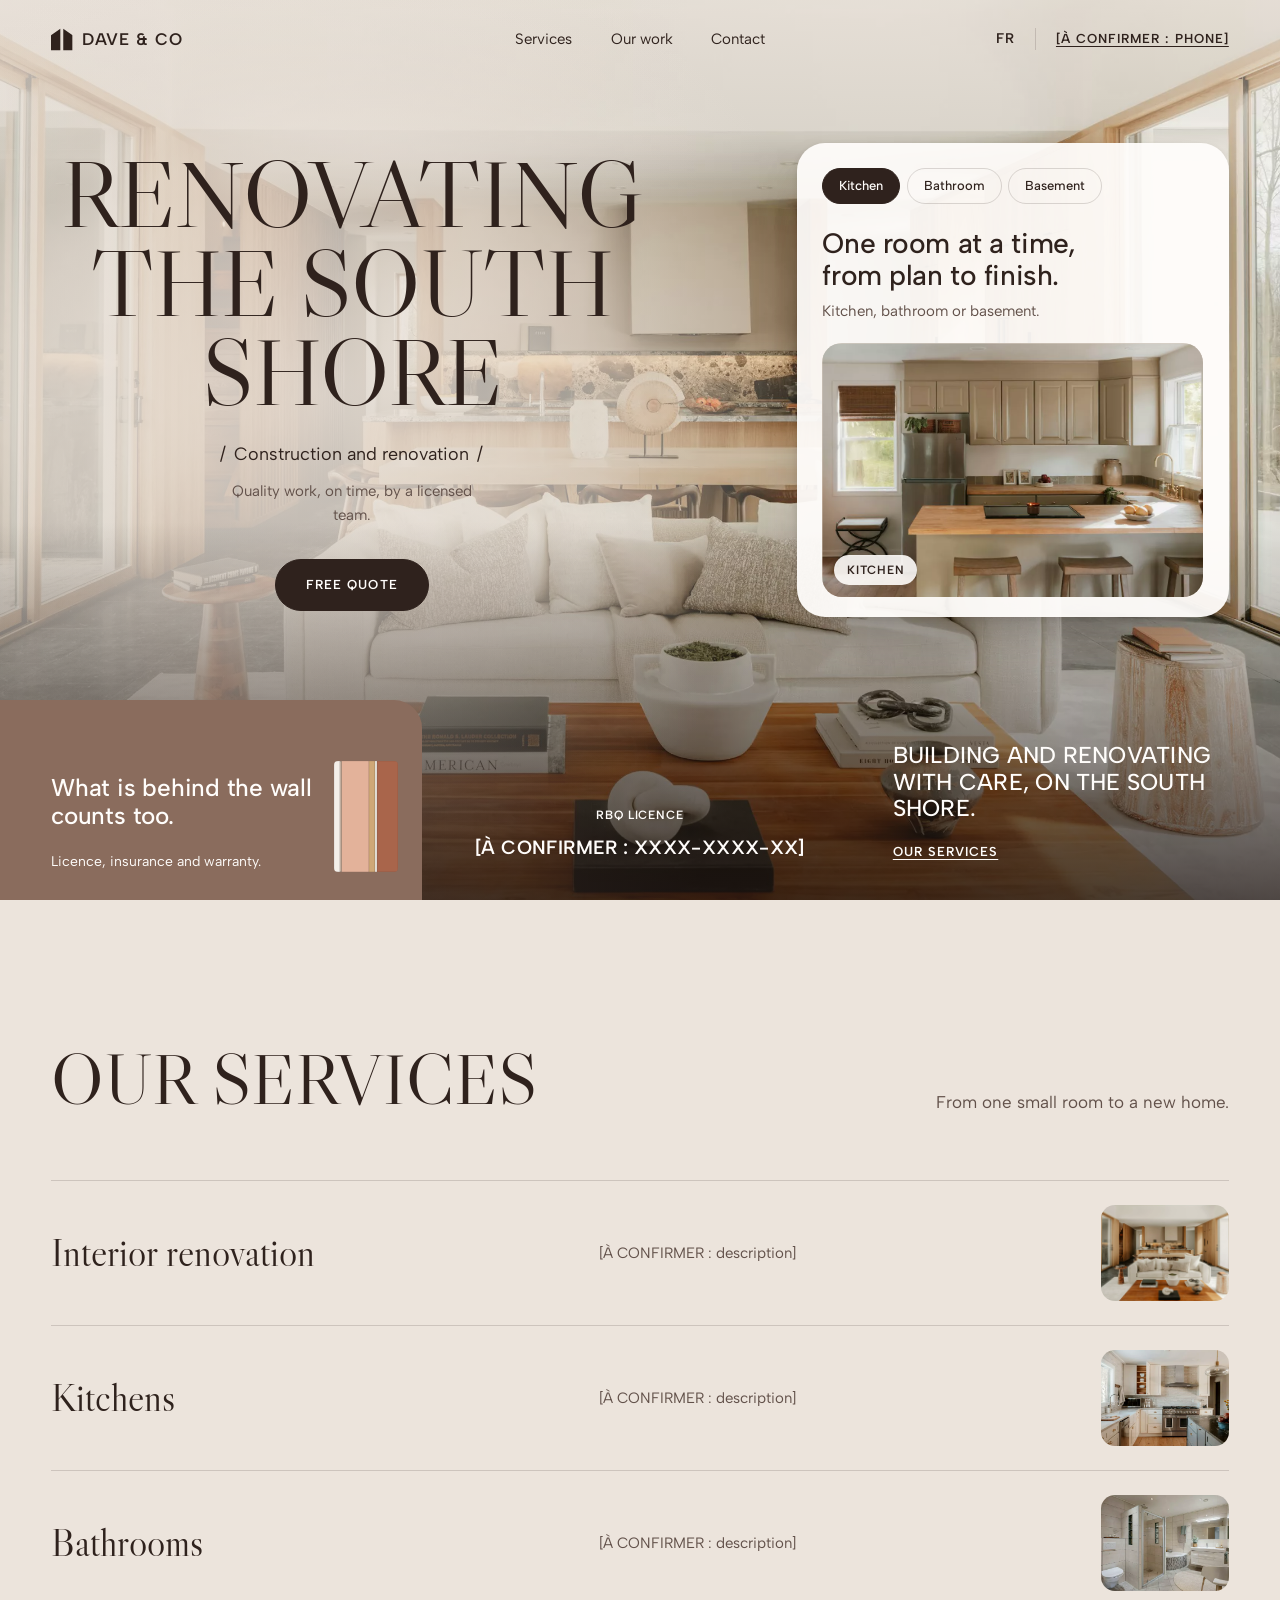
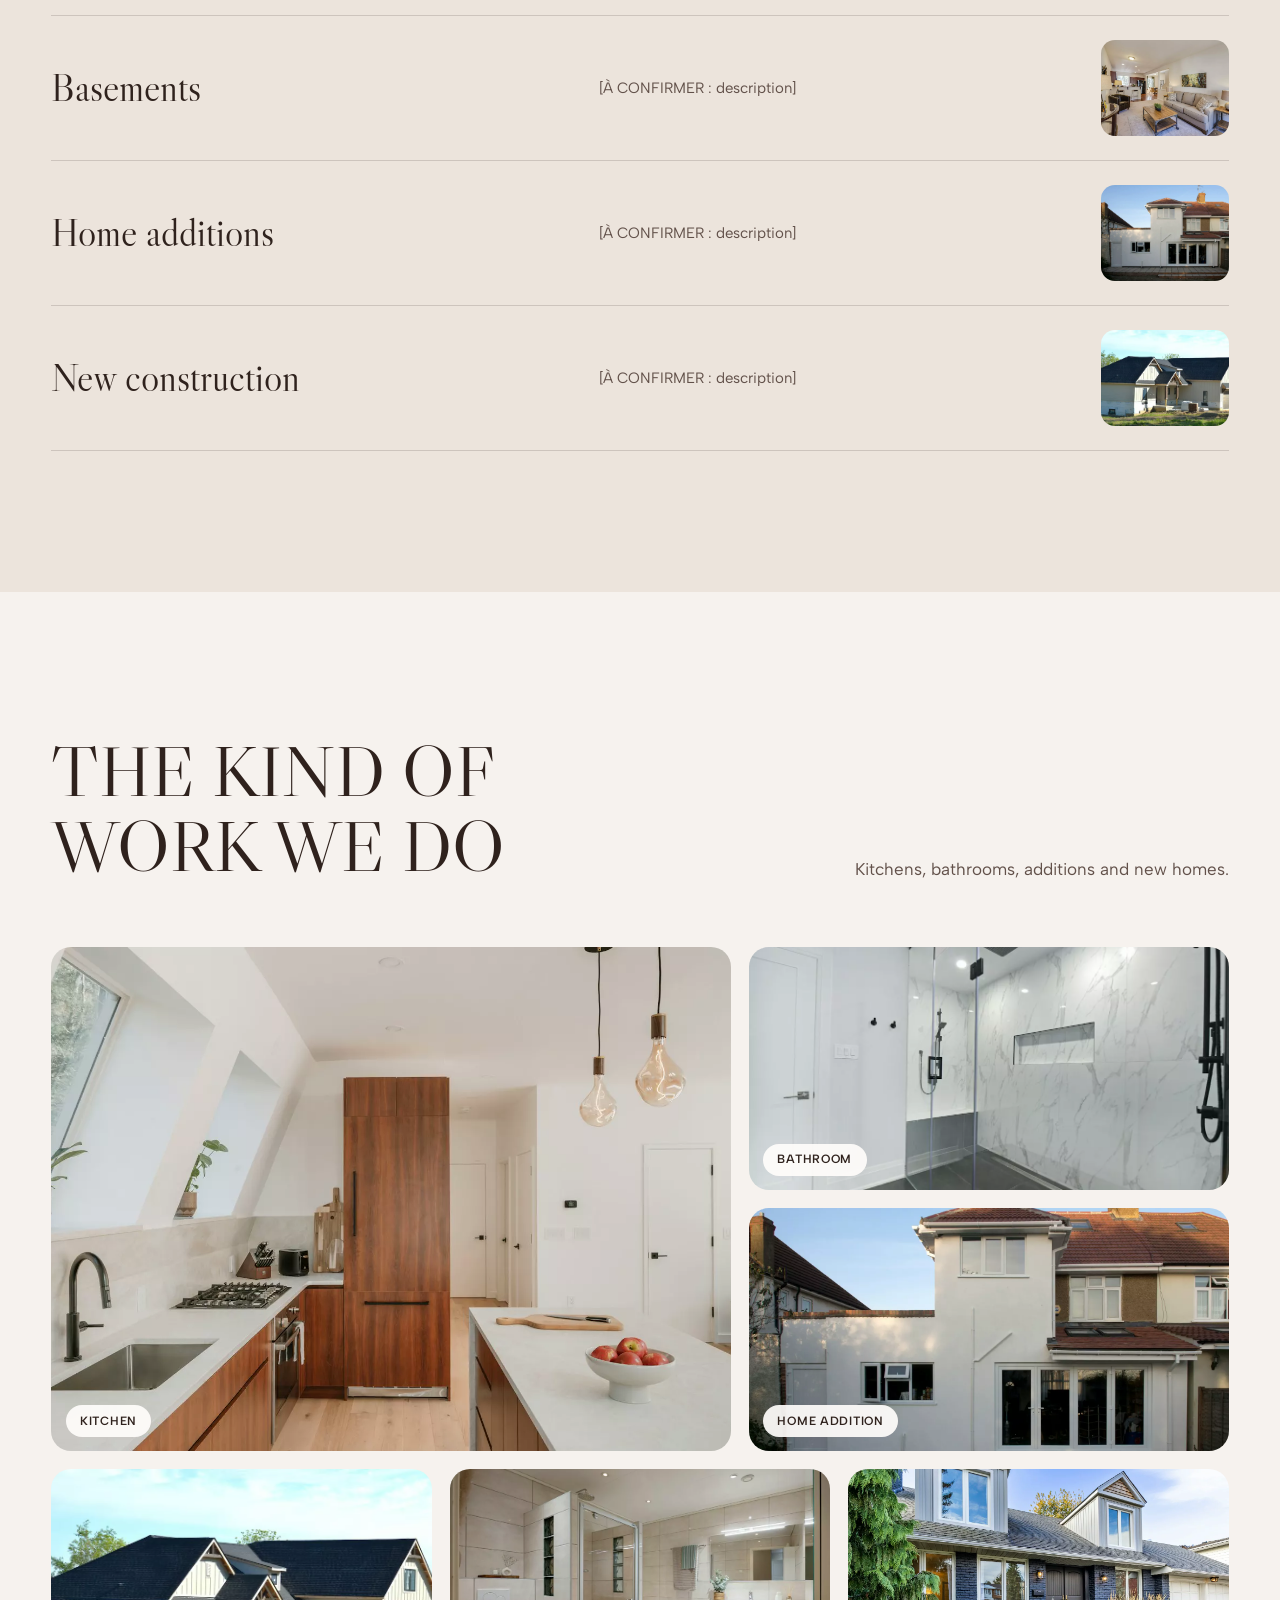
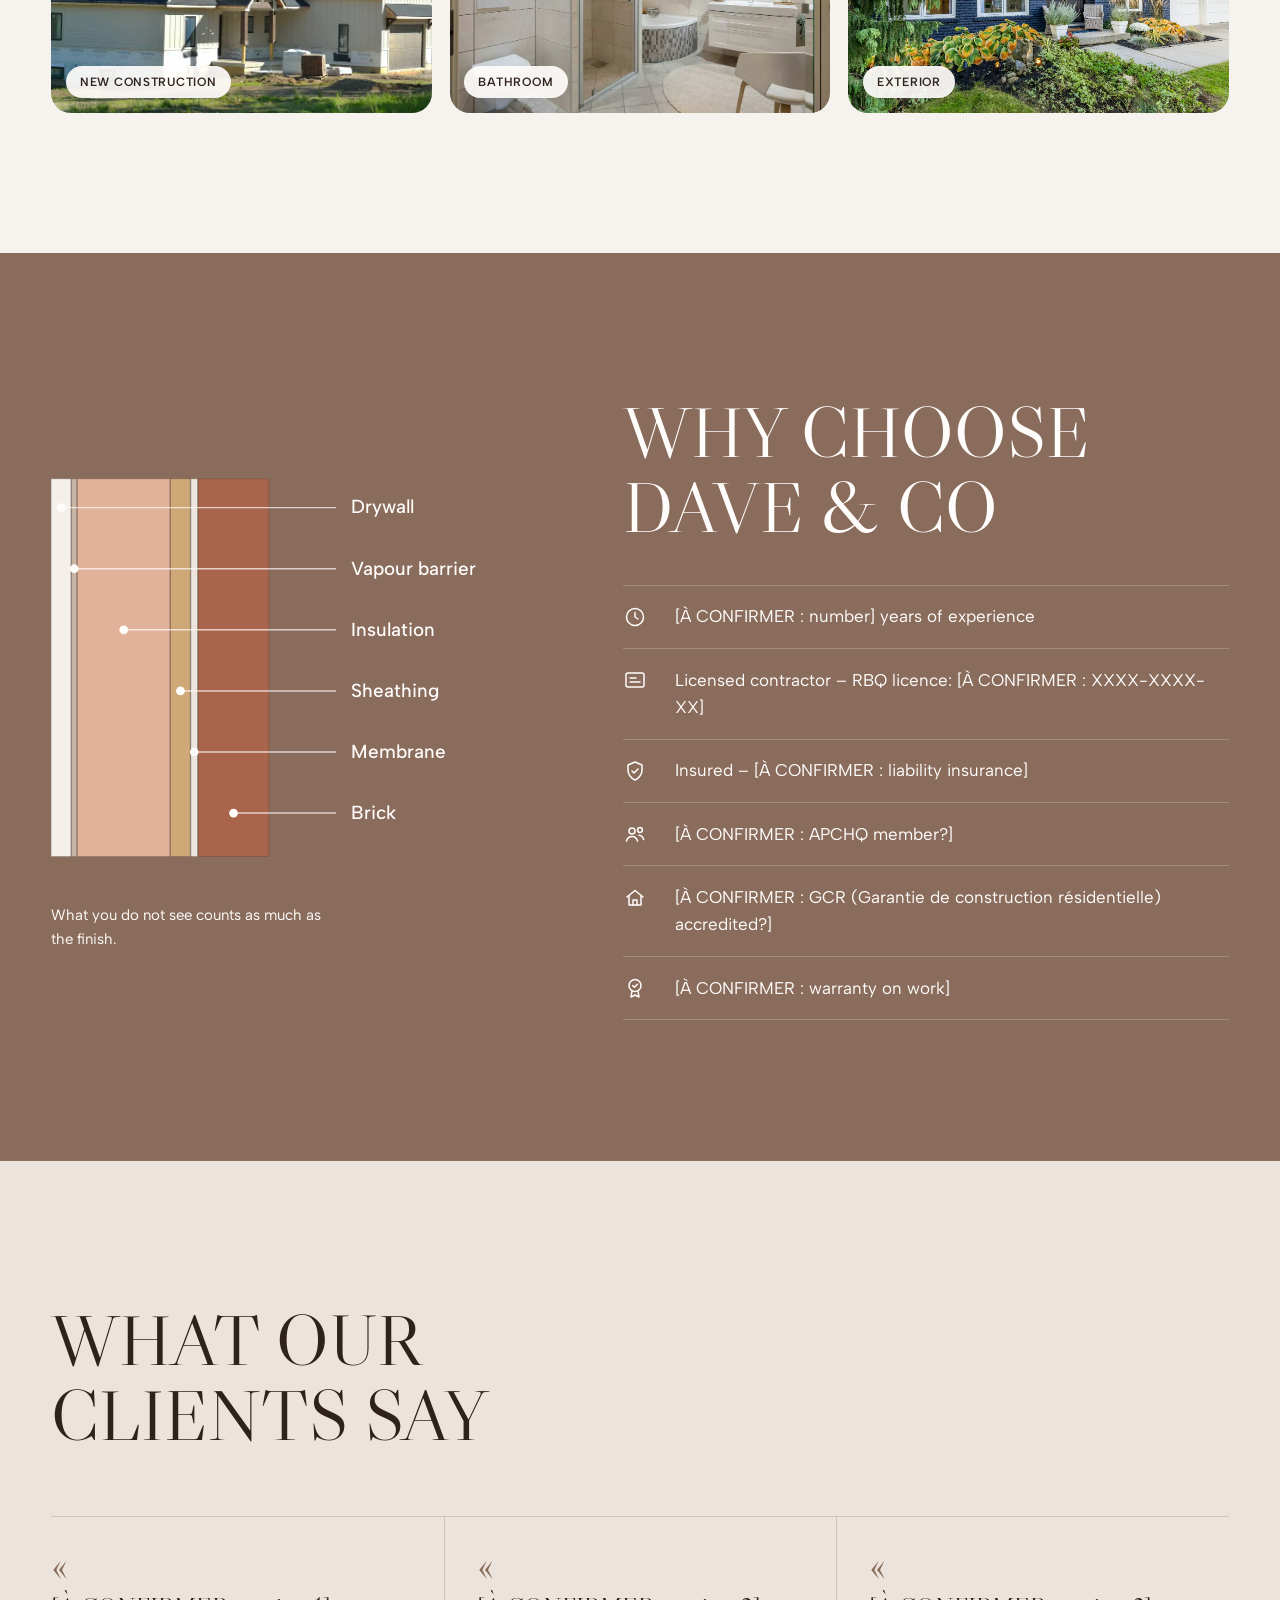
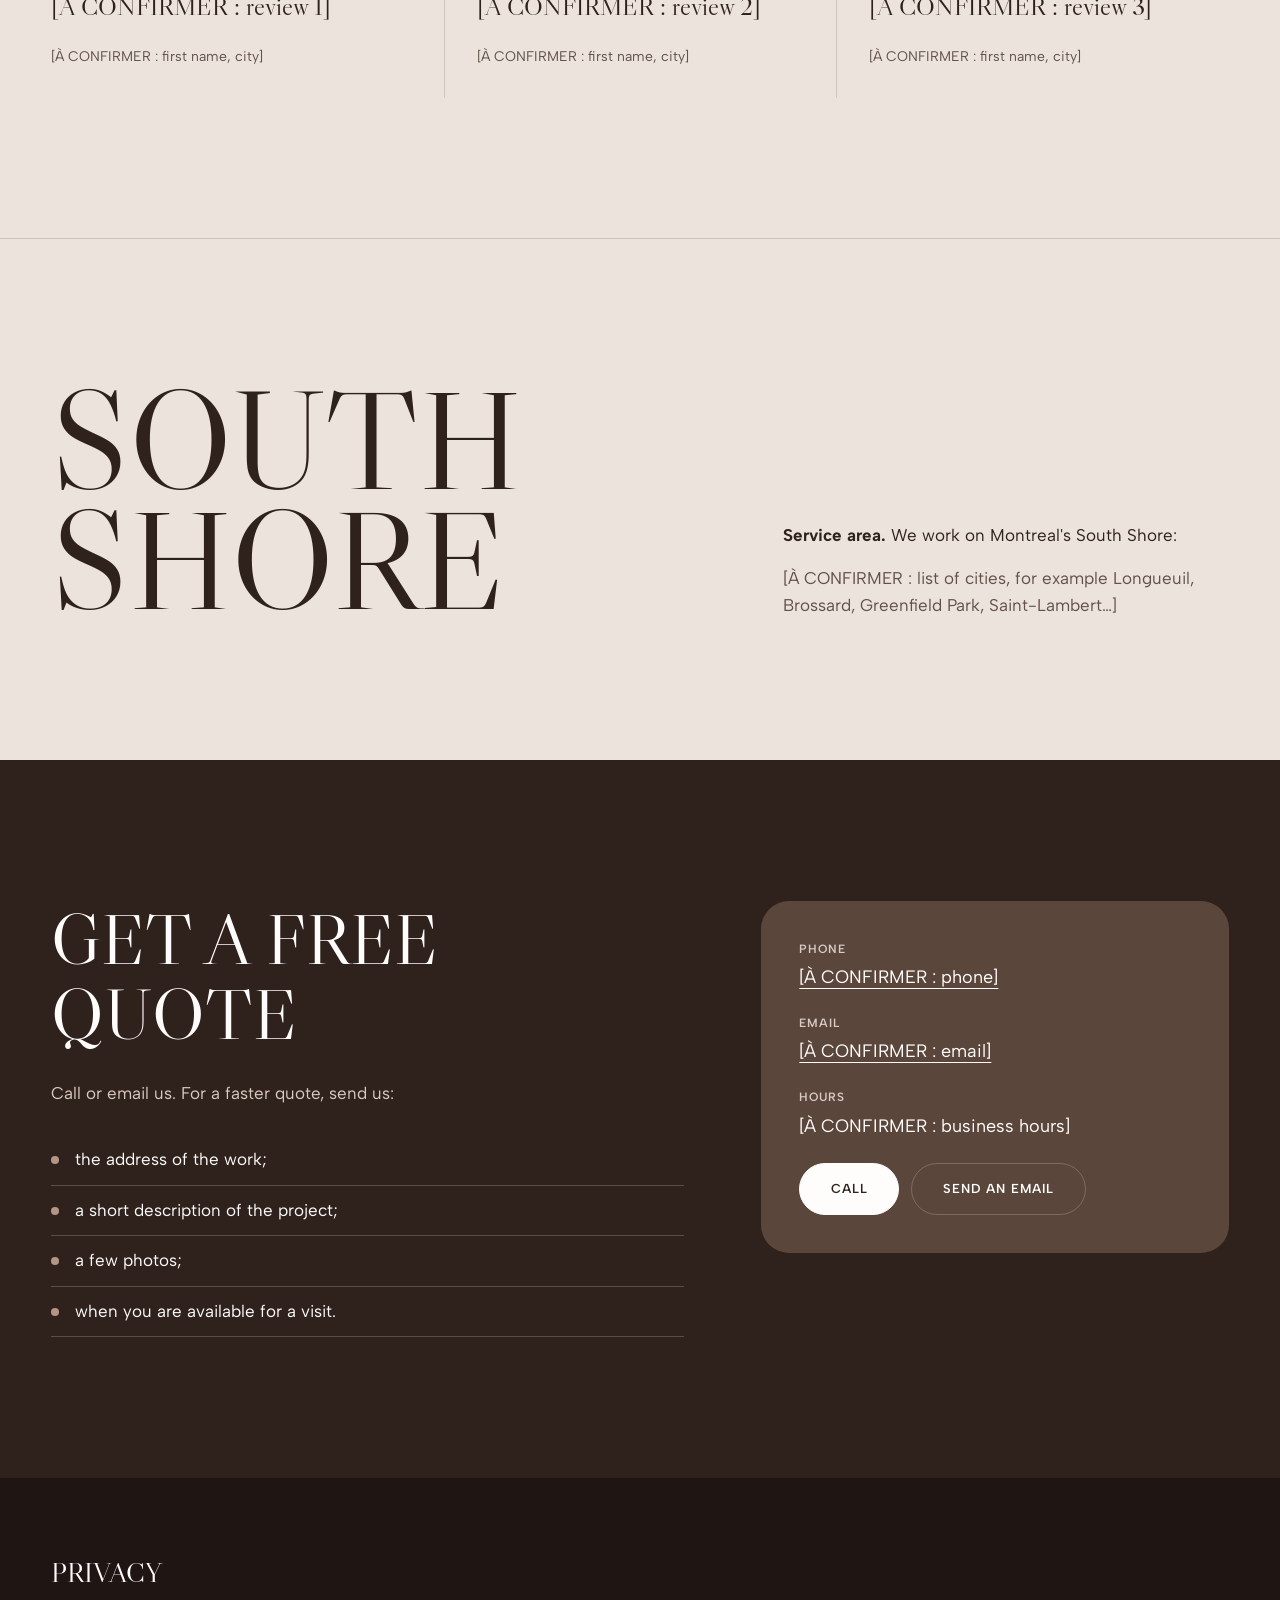
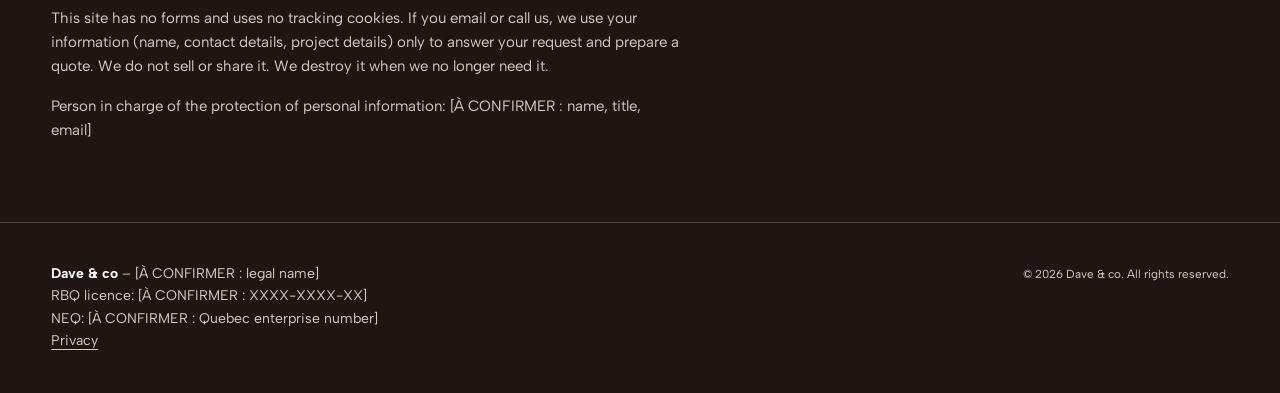
==== en/index.html @ 07fde8c0 "Add bilingual one-page site with warm taupe redesign French home page (index.html) and English page " ====
<!doctype html>
<html lang="en-CA">
<head>
  <meta charset="utf-8">
  <meta name="viewport" content="width=device-width, initial-scale=1">
  <title>Dave &amp; co – Construction and renovation on the South Shore</title>
  <meta name="theme-color" content="#2f221d">
  <meta name="description" content="Dave &amp; co, construction and renovation contractor on Montreal's South Shore. RBQ licensed. Free quote.">

  <meta property="og:type" content="website">
  <meta property="og:locale" content="en_CA">
  <meta property="og:locale:alternate" content="fr_CA">
  <meta property="og:title" content="Dave &amp; co – Construction and renovation">
  <meta property="og:description" content="Construction and renovation contractor on Montreal's South Shore. Free quote.">
  <meta property="og:url" content="[À CONFIRMER : website address]">
  <meta property="og:image" content="[À CONFIRMER : share image]">

  <link rel="alternate" hreflang="fr-CA" href="../index.html">
  <link rel="alternate" hreflang="en-CA" href="index.html">
  <script src="../lang.js"></script>

  <link rel="icon" href="data:image/svg+xml,%3Csvg xmlns='http://www.w3.org/2000/svg' viewBox='0 0 32 32'%3E%3Crect width='32' height='32' rx='8' fill='%232f221d'/%3E%3Cpath d='M6 14l8.5-6V25H6z M17.5 8l8.5 6v11h-8.5z' fill='%23ece4dc'/%3E%3C/svg%3E">
  <link rel="preload" href="../fonts/libre-caslon-display.woff2" as="font" type="font/woff2" crossorigin>
  <link rel="preload" href="../img/hero-salon.webp" as="image">
  <link rel="stylesheet" href="../styles.css">

  <script type="application/ld+json">
  {
    "@context": "https://schema.org",
    "@type": "GeneralContractor",
    "name": "Dave & co",
    "description": "Residential construction and renovation on Montreal's South Shore.",
    "telephone": "[À CONFIRMER : phone]",
    "email": "[À CONFIRMER : email]",
    "url": "[À CONFIRMER : website address]",
    "address": {
      "@type": "PostalAddress",
      "streetAddress": "[À CONFIRMER : address]",
      "addressLocality": "[À CONFIRMER : city]",
      "addressRegion": "QC",
      "postalCode": "[À CONFIRMER : postal code]",
      "addressCountry": "CA"
    },
    "areaServed": "[À CONFIRMER : cities served]",
    "openingHours": "[À CONFIRMER : business hours]"
  }
  </script>
</head>
<body>

  <!-- Shared drawings: logo and wall cross-section. -->
  <svg width="0" height="0" style="position:absolute" aria-hidden="true" focusable="false">
    <defs>
      <symbol id="logo" viewBox="0 0 22 24">
        <path d="M0 8.5 9.5 1.8V24H0z M12.5 1.8 22 8.5V24h-9.5z"/>
      </symbol>
      <symbol id="wall" viewBox="0 0 150 260">
        <g stroke="rgb(47 34 29 / .25)" stroke-width="1">
          <rect x="0" y="0" width="14" height="260" fill="#f4efe9"/>
          <rect x="14" y="0" width="4" height="260" fill="#c9b6a6"/>
          <rect x="18" y="0" width="64" height="260" fill="#e3b29a"/>
          <rect x="82" y="0" width="14" height="260" fill="#cfa877"/>
          <rect x="96" y="0" width="5" height="260" fill="#ece6de"/>
          <rect x="101" y="0" width="49" height="260" fill="#a9654b"/>
        </g>
      </symbol>
    </defs>
  </svg>

  <a class="skip" href="#content">Skip to content</a>

  <header class="hero">
    <img class="hero-photo" src="../img/hero-salon.webp" width="2400" height="1600" alt="" fetchpriority="high">
    <!-- À CONFIRMER : temporary photo (Unsplash), replace with a real project. Sources: img/SOURCES.md -->

    <nav class="site-nav wrap" aria-label="Main menu">
      <a class="brand" href="#"><svg viewBox="0 0 22 24" aria-hidden="true"><use href="#logo"/></svg>Dave &amp; co</a>
      <ul>
        <li><a href="#services">Services</a></li>
        <li><a href="#projects">Our work</a></li>
        <li><a href="#contact">Contact</a></li>
      </ul>
      <div class="nav-end">
        <a class="lang" href="../index.html" hreflang="fr" lang="fr">FR</a>
        <a class="call btn" href="tel:[À CONFIRMER : phone]">Call</a>
        <a class="phone link-caps" href="tel:[À CONFIRMER : phone]">[À CONFIRMER : phone]</a>
      </div>
    </nav>

    <div class="hero-body wrap">
      <div class="hero-title">
        <h1><span>Renovating</span> <span>the South</span> <span>Shore</span></h1>
        <p class="slashes">Construction and renovation</p>
        <p class="hero-lede">Quality work, on time, by a licensed team.</p>
        <a class="btn" href="#contact">Free quote</a>
      </div>

      <div class="room-card">
        <input type="radio" name="piece" id="r-cuisine" checked>
        <input type="radio" name="piece" id="r-bain">
        <input type="radio" name="piece" id="r-sous-sol">
        <fieldset class="chips">
          <legend>Choose a room</legend>
          <label class="chip" for="r-cuisine">Kitchen</label>
          <label class="chip" for="r-bain">Bathroom</label>
          <label class="chip" for="r-sous-sol">Basement</label>
        </fieldset>
        <h2>One room at a time,<br>from plan to finish.</h2>
        <p class="sub">Kitchen, bathroom or basement.</p>
        <div class="room-photos">
          <!-- À CONFIRMER : temporary photos (Unsplash). -->
          <figure class="room-cuisine">
            <img src="../img/piece-cuisine.webp" width="1000" height="667" alt="Renovated kitchen with an island and light wood counter">
            <figcaption>Kitchen</figcaption>
          </figure>
          <figure class="room-bain">
            <img src="../img/piece-salle-de-bain.webp" width="1000" height="667" alt="Walk-in shower in dark ceramic tile">
            <figcaption>Bathroom</figcaption>
          </figure>
          <figure class="room-sous-sol">
            <img src="../img/piece-sous-sol.webp" width="1000" height="667" alt="Finished basement family room">
            <figcaption>Basement</figcaption>
          </figure>
        </div>
      </div>
    </div>

    <div class="hero-foot wrap">
      <a class="wall-card" href="#why-us">
        <div>
          <strong>What is behind the wall counts too.</strong>
          <span>Licence, insurance and warranty.</span>
        </div>
        <svg viewBox="0 0 150 260" aria-hidden="true"><use href="#wall"/></svg>
      </a>
      <p class="licence">
        <span>RBQ licence</span>
        <b>[À CONFIRMER : XXXX-XXXX-XX]</b>
      </p>
      <div class="promise">
        <p>Building and renovating with care, on the South Shore.</p>
        <a class="link-caps" href="#services">Our services</a>
      </div>
    </div>
  </header>

  <main id="content">

    <section id="services" class="section">
      <div class="wrap">
        <div class="section-head">
          <h2>Our services</h2>
          <p>From one small room to a new home.</p>
        </div>
        <!-- À CONFIRMER : service list with Dave -->
        <ul class="services">
          <li>
            <h3>Interior renovation</h3>
            <p>[À CONFIRMER : description]</p>
            <img src="../img/hero-salon.webp" width="2400" height="1600" alt="" loading="lazy">
          </li>
          <li>
            <h3>Kitchens</h3>
            <p>[À CONFIRMER : description]</p>
            <img src="../img/projet-cuisine-blanche.webp" width="1000" height="667" alt="" loading="lazy">
          </li>
          <li>
            <h3>Bathrooms</h3>
            <p>[À CONFIRMER : description]</p>
            <img src="../img/projet-salle-de-bain.webp" width="1000" height="667" alt="" loading="lazy">
          </li>
          <li>
            <h3>Basements</h3>
            <p>[À CONFIRMER : description]</p>
            <img src="../img/piece-sous-sol.webp" width="1000" height="667" alt="" loading="lazy">
          </li>
          <li>
            <h3>Home additions</h3>
            <p>[À CONFIRMER : description]</p>
            <img src="../img/projet-agrandissement.webp" width="1400" height="1113" alt="" loading="lazy">
          </li>
          <li>
            <h3>New construction</h3>
            <p>[À CONFIRMER : description]</p>
            <img src="../img/projet-construction-neuve.webp" width="1000" height="517" alt="" loading="lazy">
          </li>
        </ul>
      </div>
    </section>

    <section id="projects" class="section realisations">
      <div class="wrap">
        <div class="section-head">
          <h2>The kind of work we do</h2>
          <p>Kitchens, bathrooms, additions and new homes.</p>
        </div>
        <!-- À CONFIRMER : temporary photos (Unsplash), replace with Dave's real projects. Sources: img/SOURCES.md -->
        <ul class="mosaic">
          <li><figure>
            <img src="../img/projet-cuisine-bois.webp" width="1400" height="933" alt="Wood kitchen with a large island" loading="lazy">
            <figcaption>Kitchen</figcaption>
          </figure></li>
          <li><figure>
            <img src="../img/projet-douche-marbre.webp" width="1000" height="667" alt="Glass shower with marble walls" loading="lazy">
            <figcaption>Bathroom</figcaption>
          </figure></li>
          <li><figure>
            <img src="../img/projet-agrandissement.webp" width="1400" height="1113" alt="Rear home addition with large windows" loading="lazy">
            <figcaption>Home addition</figcaption>
          </figure></li>
          <li><figure>
            <img src="../img/projet-construction-neuve.webp" width="1000" height="517" alt="New house under construction" loading="lazy">
            <figcaption>New construction</figcaption>
          </figure></li>
          <li><figure>
            <img src="../img/projet-salle-de-bain.webp" width="1000" height="667" alt="Large bathroom with an open shower" loading="lazy">
            <figcaption>Bathroom</figcaption>
          </figure></li>
          <li><figure>
            <img src="../img/projet-facade.webp" width="1400" height="933" alt="Dark brick front and landscaping" loading="lazy">
            <figcaption>Exterior</figcaption>
          </figure></li>
        </ul>
      </div>
    </section>

    <section id="why-us" class="section pourquoi">
      <div class="wrap pourquoi-grid">
        <figure class="wall-figure">
          <svg viewBox="0 0 330 280" role="img" aria-label="Wall cross-section: drywall, vapour barrier, insulation, sheathing, membrane and brick">
            <use href="#wall" x="0" y="10" width="150" height="260"/>
            <line class="leader" x1="7" y1="30" x2="196" y2="30"/><circle class="dot" cx="7" cy="30" r="3"/><text x="206" y="34">Drywall</text>
            <line class="leader" x1="16" y1="72" x2="196" y2="72"/><circle class="dot" cx="16" cy="72" r="3"/><text x="206" y="76">Vapour barrier</text>
            <line class="leader" x1="50" y1="114" x2="196" y2="114"/><circle class="dot" cx="50" cy="114" r="3"/><text x="206" y="118">Insulation</text>
            <line class="leader" x1="89" y1="156" x2="196" y2="156"/><circle class="dot" cx="89" cy="156" r="3"/><text x="206" y="160">Sheathing</text>
            <line class="leader" x1="98.5" y1="198" x2="196" y2="198"/><circle class="dot" cx="98.5" cy="198" r="3"/><text x="206" y="202">Membrane</text>
            <line class="leader" x1="125.5" y1="240" x2="196" y2="240"/><circle class="dot" cx="125.5" cy="240" r="3"/><text x="206" y="244">Brick</text>
          </svg>
          <figcaption>What you do not see counts as much as the finish.</figcaption>
        </figure>
        <div>
          <h2 class="big-title">Why choose Dave &amp; co</h2>
          <ul class="proofs">
            <li>
              <svg viewBox="0 0 24 24" aria-hidden="true"><circle cx="12" cy="12" r="8.5"/><path d="M12 7.5V12l3 2"/></svg>
              <span>[À CONFIRMER : number] years of experience</span>
            </li>
            <li>
              <svg viewBox="0 0 24 24" aria-hidden="true"><rect x="3" y="5" width="18" height="14" rx="2"/><path d="M7 10h6M7 14h10"/></svg>
              <span>Licensed contractor – RBQ licence: [À CONFIRMER : XXXX-XXXX-XX]</span>
            </li>
            <li>
              <svg viewBox="0 0 24 24" aria-hidden="true"><path d="M12 3l7 3v5c0 4.5-3 8-7 10-4-2-7-5.5-7-10V6z"/><path d="M9 12l2 2 4-4"/></svg>
              <span>Insured – [À CONFIRMER : liability insurance]</span>
            </li>
            <li>
              <svg viewBox="0 0 24 24" aria-hidden="true"><circle cx="9" cy="9" r="3"/><path d="M3.5 19c.8-3 3-4.5 5.5-4.5s4.7 1.5 5.5 4.5"/><circle cx="17" cy="8" r="2.4"/><path d="M16 13.2c2.3.2 4 1.6 4.6 4.3"/></svg>
              <span>[À CONFIRMER : APCHQ member?]</span>
            </li>
            <li>
              <svg viewBox="0 0 24 24" aria-hidden="true"><path d="M4 11l8-6.5 8 6.5"/><path d="M6 9.5V19h12V9.5"/><path d="M10 19v-5h4v5"/></svg>
              <span>[À CONFIRMER : GCR (Garantie de construction résidentielle) accredited?]</span>
            </li>
            <li>
              <svg viewBox="0 0 24 24" aria-hidden="true"><circle cx="12" cy="9.5" r="6"/><path d="M9.8 9.6l1.6 1.6 3-3"/><path d="M9 15l-1 6 4-2 4 2-1-6"/></svg>
              <span>[À CONFIRMER : warranty on work]</span>
            </li>
          </ul>
        </div>
      </div>
    </section>

    <section id="reviews" class="section">
      <div class="wrap">
        <div class="section-head">
          <h2>What our clients say</h2>
        </div>
        <!-- À CONFIRMER : real reviews, with the clients' permission -->
        <div class="quotes">
          <blockquote>
            [À CONFIRMER : review 1]
            <footer><cite>[À CONFIRMER : first name, city]</cite></footer>
          </blockquote>
          <blockquote>
            [À CONFIRMER : review 2]
            <footer><cite>[À CONFIRMER : first name, city]</cite></footer>
          </blockquote>
          <blockquote>
            [À CONFIRMER : review 3]
            <footer><cite>[À CONFIRMER : first name, city]</cite></footer>
          </blockquote>
        </div>
      </div>
    </section>

    <section id="service-area" class="section territoire">
      <div class="wrap territoire-grid">
        <h2 class="big-title">South Shore</h2>
        <div>
          <p><strong>Service area.</strong> We work on Montreal's South Shore:</p>
          <p class="muted">[À CONFIRMER : list of cities, for example Longueuil, Brossard, Greenfield Park, Saint-Lambert…]</p>
        </div>
      </div>
    </section>

    <section id="contact" class="section contact">
      <div class="wrap contact-grid">
        <div>
          <h2 class="big-title">Get a free quote</h2>
          <p class="lede">Call or email us. For a faster quote, send us:</p>
          <ul class="to-send">
            <li>the address of the work;</li>
            <li>a short description of the project;</li>
            <li>a few photos;</li>
            <li>when you are available for a visit.</li>
          </ul>
        </div>
        <div class="contact-card">
          <dl>
            <dt>Phone</dt>
            <dd><a href="tel:[À CONFIRMER : phone]">[À CONFIRMER : phone]</a></dd>
            <dt>Email</dt>
            <dd><a href="mailto:[À CONFIRMER : email]">[À CONFIRMER : email]</a></dd>
            <dt>Hours</dt>
            <dd>[À CONFIRMER : business hours]</dd>
          </dl>
          <div class="actions">
            <a class="btn btn--light" href="tel:[À CONFIRMER : phone]">Call</a>
            <a class="btn btn--ghost" href="mailto:[À CONFIRMER : email]?subject=Quote%20request">Send an email</a>
          </div>
        </div>
      </div>
    </section>

    <section id="privacy" class="confidentialite">
      <div class="wrap">
        <h2>Privacy</h2>
        <p>
          This site has no forms and uses no tracking cookies.
          If you email or call us, we use your information
          (name, contact details, project details) only to answer your request and prepare a quote.
          We do not sell or share it.
          We destroy it when we no longer need it.
        </p>
        <p>
          Person in charge of the protection of personal information:
          [À CONFIRMER : name, title, email]
        </p>
      </div>
    </section>

  </main>

  <footer class="site-footer">
    <div class="wrap">
      <p>
        <strong>Dave &amp; co</strong> – [À CONFIRMER : legal name]<br>
        RBQ licence: [À CONFIRMER : XXXX-XXXX-XX]<br>
        NEQ: [À CONFIRMER : Quebec enterprise number]<br>
        <a href="#privacy">Privacy</a>
      </p>
      <p><small>© 2026 Dave &amp; co. All rights reserved.</small></p>
    </div>
  </footer>

</body>
</html>
---- styles.css ----
/* Dave & co — home page styles. */

@font-face {
  font-family: "Libre Caslon Display";
  src: url("fonts/libre-caslon-display.woff2") format("woff2");
  font-weight: 400;
  font-display: swap;
}

@font-face {
  font-family: "Albert Sans";
  src: url("fonts/albert-sans.woff2") format("woff2");
  font-weight: 100 900;
  font-display: swap;
}

:root {
  --espresso: #2f221d;
  --espresso-deep: #1f1613;
  --bark: #5b463c;
  --taupe: #8a6c5d;
  --taupe-light: #b39686;
  --sand: #ece4dc;
  --sand-deep: #ddd1c5;
  --mist: #f6f2ee;
  --white: #fffdfb;
  --ink-soft: #62514a;
  --on-dark-soft: #d9cbc0;
  --line: rgb(47 34 29 / 0.16);
  --line-on-dark: rgb(255 253 251 / 0.2);

  --display: "Libre Caslon Display", "Didot", "Bodoni 72", Georgia, serif;
  --text: "Albert Sans", "Helvetica Neue", Arial, sans-serif;

  --radius-l: 28px;
  --radius-m: 20px;
  --gutter: clamp(1rem, 4vw, 3.5rem);
  --max: 82rem;
  --ease-out: cubic-bezier(0.16, 1, 0.3, 1);

  color-scheme: light;
  accent-color: var(--espresso);
}

*,
*::before,
*::after {
  box-sizing: border-box;
}

html {
  scroll-behavior: smooth;
  scrollbar-color: var(--taupe) var(--sand);
  -webkit-text-size-adjust: 100%;
}

body {
  margin: 0;
  background: var(--sand);
  color: var(--espresso);
  font-family: var(--text);
  font-size: 1.0625rem;
  line-height: 1.6;
  caret-color: var(--taupe);
  -webkit-font-smoothing: antialiased;
}

::selection {
  background: var(--espresso);
  color: var(--sand);
}

img {
  display: block;
  max-width: 100%;
  height: auto;
}

a {
  color: inherit;
  text-decoration-thickness: 1px;
  text-underline-offset: 0.25em;
}

:focus-visible {
  outline: 2px solid currentColor;
  outline-offset: 3px;
  border-radius: 4px;
}

h1,
h2,
h3 {
  margin: 0;
  font-family: var(--display);
  font-weight: 400;
  line-height: 1;
  text-wrap: balance;
}

p {
  margin: 0;
}

.wrap {
  width: min(100% - 2 * var(--gutter), var(--max));
  margin-inline: auto;
}

.skip {
  position: absolute;
  left: 1rem;
  top: -4rem;
  z-index: 10;
  padding: 0.6rem 1rem;
  border-radius: 999px;
  background: var(--espresso);
  color: var(--white);
}

.skip:focus {
  top: 1rem;
}

/* ---------- Buttons ---------- */

.btn {
  display: inline-flex;
  align-items: center;
  justify-content: center;
  gap: 0.6em;
  min-height: 3.25rem;
  padding: 0 1.9rem;
  border: 1px solid var(--espresso);
  border-radius: 999px;
  background: var(--espresso);
  color: var(--white);
  font: 600 0.8125rem/1 var(--text);
  letter-spacing: 0.08em;
  text-transform: uppercase;
  text-decoration: none;
  transition: background-color 0.3s var(--ease-out), color 0.3s var(--ease-out),
    transform 0.3s var(--ease-out);
}

.btn:hover {
  background: var(--bark);
  border-color: var(--bark);
}

.btn:active {
  transform: translateY(1px);
}

.btn--light {
  background: var(--white);
  border-color: var(--white);
  color: var(--espresso);
}

.btn--light:hover {
  background: var(--sand);
  border-color: var(--sand);
}

.btn--ghost {
  background: transparent;
  border-color: var(--line-on-dark);
  color: var(--white);
}

.btn--ghost:hover {
  background: rgb(255 253 251 / 0.08);
  border-color: var(--white);
}

.link-caps {
  font-size: 0.8125rem;
  font-weight: 600;
  letter-spacing: 0.08em;
  text-transform: uppercase;
  text-decoration: underline;
}

.link-caps:hover {
  text-decoration-thickness: 2px;
}

/* ---------- Header / nav ---------- */

.site-nav {
  position: relative;
  z-index: 3;
  display: grid;
  grid-template-columns: 1fr auto 1fr;
  align-items: center;
  gap: 1rem 2rem;
  padding-block: 1.6rem;
}

.brand {
  display: inline-flex;
  align-items: center;
  gap: 0.6rem;
  font-weight: 600;
  font-size: 1.05rem;
  letter-spacing: 0.06em;
  text-transform: uppercase;
  text-decoration: none;
}

.brand svg {
  width: 1.35rem;
  height: auto;
  fill: currentColor;
}

.site-nav ul {
  display: flex;
  gap: clamp(1.25rem, 3vw, 3rem);
  margin: 0;
  padding: 0;
  list-style: none;
  font-size: 0.9375rem;
}

.site-nav ul a {
  text-decoration: none;
}

.site-nav ul a:hover {
  text-decoration: underline;
}

.nav-end {
  display: flex;
  justify-content: flex-end;
  align-items: center;
  gap: 1.25rem;
  font-size: 0.875rem;
}

.nav-end .lang {
  padding-right: 1.25rem;
  border-right: 1px solid var(--line);
  font-weight: 600;
  letter-spacing: 0.06em;
  text-decoration: none;
}

.nav-end .call {
  display: none;
  min-height: 2.5rem;
  padding: 0 1.1rem;
}

.nav-end .lang:hover {
  text-decoration: underline;
}

/* ---------- Hero ---------- */

.hero {
  position: relative;
  isolation: isolate;
  display: flex;
  flex-direction: column;
  min-height: max(100svh, 46rem);
  overflow: hidden;
  background: var(--sand-deep);
}

.hero-photo {
  position: absolute;
  inset: 0;
  z-index: -2;
  width: 100%;
  height: 100%;
  object-fit: cover;
  object-position: 60% 50%;
}

/* Calm the photo where the type sits: mist on the left, dusk at the foot. */
.hero::before {
  content: "";
  position: absolute;
  inset: 0;
  z-index: -1;
  background:
    linear-gradient(180deg, rgb(31 22 19 / 0) 58%, rgb(31 22 19 / 0.78) 100%),
    radial-gradient(42% 52% at 25% 44%, rgb(236 228 220 / 0.86) 0%, rgb(236 228 220 / 0.6) 55%, rgb(236 228 220 / 0) 100%),
    linear-gradient(90deg, rgb(236 228 220 / 0.55) 0%, rgb(236 228 220 / 0) 55%),
    linear-gradient(180deg, rgb(236 228 220 / 0.7) 0%, rgb(236 228 220 / 0) 22%);
}

.hero-body {
  flex: 1;
  display: grid;
  grid-template-columns: minmax(0, 1.05fr) minmax(0, 0.95fr);
  align-items: center;
  gap: 2rem;
  padding-block: clamp(1rem, 4vh, 3rem) clamp(2rem, 6vh, 4rem);
}

.hero-title {
  display: grid;
  justify-items: center;
  text-align: center;
}

.hero-title h1 {
  font-size: clamp(3.4rem, 7.4vw, 6rem);
  line-height: 0.94;
  letter-spacing: -0.01em;
  text-transform: uppercase;
}

.hero-title h1 span {
  display: block;
}

.slashes {
  margin-top: 1.5rem;
  font-size: clamp(1.05rem, 1.4vw, 1.25rem);
}

.slashes::before,
.slashes::after {
  content: "/";
  margin-inline: 0.45em;
}

.hero-lede {
  max-width: 30ch;
  margin-top: 0.6rem;
  color: var(--ink-soft);
  font-size: 0.9375rem;
}

.hero-title .btn {
  margin-top: 2rem;
}

/* Room card: radios drive the photo swap, no script needed. */
.room-card {
  justify-self: end;
  width: min(100%, 27rem);
  padding: 1.6rem 1.6rem 1.25rem;
  border-radius: var(--radius-l);
  background: rgb(255 253 251 / 0.94);
  box-shadow: 0 30px 60px -24px rgb(31 22 19 / 0.45), 0 2px 6px rgb(31 22 19 / 0.08);
}

.room-card input {
  position: absolute;
  opacity: 0;
  pointer-events: none;
}

.chips {
  display: flex;
  flex-wrap: wrap;
  gap: 0.4rem;
  margin: 0;
  padding: 0;
  border: 0;
}

.chips legend {
  position: absolute;
  width: 1px;
  height: 1px;
  overflow: hidden;
  clip-path: inset(50%);
}

.chip {
  display: inline-flex;
  align-items: center;
  min-height: 2.25rem;
  padding: 0 1rem;
  border: 1px solid var(--line);
  border-radius: 999px;
  font-size: 0.8125rem;
  font-weight: 500;
  cursor: pointer;
  transition: background-color 0.3s var(--ease-out), color 0.3s var(--ease-out), border-color 0.3s;
}

.chip:hover {
  border-color: var(--espresso);
}

#r-cuisine:checked ~ .chips [for="r-cuisine"],
#r-bain:checked ~ .chips [for="r-bain"],
#r-sous-sol:checked ~ .chips [for="r-sous-sol"] {
  background: var(--espresso);
  border-color: var(--espresso);
  color: var(--white);
}

#r-cuisine:focus-visible ~ .chips [for="r-cuisine"],
#r-bain:focus-visible ~ .chips [for="r-bain"],
#r-sous-sol:focus-visible ~ .chips [for="r-sous-sol"] {
  outline: 2px solid var(--espresso);
  outline-offset: 2px;
}

.room-card h2 {
  margin-top: 1.4rem;
  font-family: var(--text);
  font-size: clamp(1.5rem, 2.2vw, 1.85rem);
  font-weight: 500;
  line-height: 1.15;
  letter-spacing: -0.015em;
}

.room-card .sub {
  margin-top: 0.5rem;
  color: var(--ink-soft);
  font-size: 0.9375rem;
}

.room-photos {
  position: relative;
  margin-top: 1.25rem;
  aspect-ratio: 3 / 2;
  overflow: hidden;
  border-radius: var(--radius-m);
  background: var(--sand-deep);
}

.room-photos figure {
  position: absolute;
  inset: 0;
  margin: 0;
  clip-path: inset(0 100% 0 0);
  transition: clip-path 0s 0.9s;
}

.room-photos img {
  width: 100%;
  height: 100%;
  object-fit: cover;
  transform: scale(1.06);
  transition: transform 1.4s var(--ease-out);
}

.room-photos figcaption {
  position: absolute;
  left: 0.75rem;
  bottom: 0.75rem;
  padding: 0.35rem 0.8rem;
  border-radius: 999px;
  background: rgb(255 253 251 / 0.9);
  font-size: 0.75rem;
  font-weight: 600;
  letter-spacing: 0.06em;
  text-transform: uppercase;
}

#r-cuisine:checked ~ .room-photos .room-cuisine,
#r-bain:checked ~ .room-photos .room-bain,
#r-sous-sol:checked ~ .room-photos .room-sous-sol {
  z-index: 1;
  clip-path: inset(0 0 0 0);
  transition: clip-path 0.9s var(--ease-out);
}

#r-cuisine:checked ~ .room-photos .room-cuisine img,
#r-bain:checked ~ .room-photos .room-bain img,
#r-sous-sol:checked ~ .room-photos .room-sous-sol img {
  transform: scale(1);
}

/* Bottom band of the hero. */
.hero-foot {
  display: grid;
  grid-template-columns: minmax(0, 1fr) minmax(0, 1fr) minmax(0, 1fr);
  align-items: end;
  gap: 2rem;
  padding-bottom: clamp(1.5rem, 4vh, 2.75rem);
  color: var(--white);
}

.wall-card {
  position: relative;
  display: grid;
  grid-template-columns: 1fr auto;
  align-items: end;
  gap: 1rem;
  min-height: 12.5rem;
  margin-left: calc(-1 * var(--gutter));
  margin-bottom: calc(-1 * clamp(1.5rem, 4vh, 2.75rem));
  padding: 1.75rem 1.5rem 1.75rem var(--gutter);
  border-top-right-radius: var(--radius-l);
  background: var(--taupe);
  color: var(--white);
  text-decoration: none;
}

.wall-card strong {
  display: block;
  font-family: var(--text);
  font-size: clamp(1.35rem, 1.9vw, 1.65rem);
  font-weight: 500;
  line-height: 1.15;
  letter-spacing: -0.01em;
}

.wall-card span {
  display: block;
  margin-top: 1.4rem;
  color: var(--white);
  font-size: 0.875rem;
  line-height: 1.4;
}

.wall-card svg {
  width: clamp(3.5rem, 5vw, 4.75rem);
  height: auto;
  border-radius: 4px;
  transition: transform 0.6s var(--ease-out);
}

.wall-card:hover svg {
  transform: translateY(-4px) rotate(-1.5deg);
}

.licence {
  justify-self: center;
  text-align: center;
}

.licence span {
  display: block;
  font-size: 0.75rem;
  font-weight: 600;
  letter-spacing: 0.08em;
  text-transform: uppercase;
}

.licence b {
  display: block;
  margin-top: 0.5rem;
  font-size: clamp(1.1rem, 1.5vw, 1.3rem);
  font-weight: 600;
  font-variant-numeric: tabular-nums;
  letter-spacing: 0.02em;
}

.promise {
  justify-self: end;
  max-width: 21rem;
}

.promise p {
  font-size: clamp(1.2rem, 1.8vw, 1.6rem);
  font-weight: 500;
  line-height: 1.15;
  letter-spacing: 0.01em;
  text-transform: uppercase;
}

.promise a {
  display: inline-block;
  margin-top: 1.25rem;
}

/* ---------- Sections ---------- */

.section {
  padding-block: clamp(5rem, 11vw, 9rem);
}

.section-head {
  display: grid;
  grid-template-columns: minmax(0, 1fr) minmax(0, 1fr);
  align-items: end;
  gap: 1.5rem 3rem;
  margin-bottom: clamp(2.5rem, 5vw, 4rem);
}

.section-head h2,
.big-title {
  font-size: clamp(2.6rem, 5.6vw, 4.75rem);
  line-height: 1.05;
  text-transform: uppercase;
}

.section-head p {
  max-width: 38ch;
  justify-self: end;
  color: var(--ink-soft);
}

/* Services: ruled list with room thumbnails. */
.services {
  margin: 0;
  padding: 0;
  list-style: none;
  border-top: 1px solid var(--line);
}

.services li {
  display: grid;
  grid-template-columns: minmax(0, 1.1fr) minmax(0, 1fr) auto;
  align-items: center;
  gap: 1.5rem 3rem;
  padding-block: 1.5rem;
  border-bottom: 1px solid var(--line);
}

.services h3 {
  font-size: clamp(1.75rem, 3vw, 2.6rem);
  line-height: 1.05;
}

.services p {
  max-width: 40ch;
  color: var(--ink-soft);
  font-size: 0.9375rem;
}

.services img {
  width: clamp(5.5rem, 10vw, 8.5rem);
  aspect-ratio: 4 / 3;
  border-radius: 14px;
  object-fit: cover;
  transition: transform 0.6s var(--ease-out), border-radius 0.6s var(--ease-out);
}

.services li:hover img {
  transform: scale(1.06);
  border-radius: 22px;
}

/* Work mosaic. */
.realisations {
  background: var(--mist);
}

.mosaic {
  display: grid;
  grid-template-columns: repeat(12, minmax(0, 1fr));
  grid-auto-rows: clamp(11rem, 19vw, 17rem);
  gap: clamp(0.75rem, 1.4vw, 1.25rem);
  margin: 0;
  padding: 0;
  list-style: none;
}

.mosaic li {
  grid-column: span 4;
}

.mosaic li:nth-child(1) {
  grid-column: span 7;
  grid-row: span 2;
}

.mosaic li:nth-child(2) {
  grid-column: span 5;
}

.mosaic li:nth-child(3) {
  grid-column: span 5;
}

.mosaic figure {
  position: relative;
  height: 100%;
  margin: 0;
  overflow: hidden;
  border-radius: var(--radius-m);
  background: var(--sand-deep);
}

.mosaic img {
  width: 100%;
  height: 100%;
  object-fit: cover;
  transition: transform 1.2s var(--ease-out);
}

.mosaic figure:hover img {
  transform: scale(1.04);
}

.mosaic figcaption {
  position: absolute;
  left: 0.9rem;
  bottom: 0.9rem;
  padding: 0.4rem 0.9rem;
  border-radius: 999px;
  background: rgb(255 253 251 / 0.92);
  font-size: 0.75rem;
  font-weight: 600;
  letter-spacing: 0.06em;
  text-transform: uppercase;
}

/* Why us: the wall section. */
.pourquoi {
  background: var(--taupe);
  color: var(--white);
}

.pourquoi-grid {
  display: grid;
  grid-template-columns: minmax(0, 0.9fr) minmax(0, 1.1fr);
  align-items: center;
  gap: clamp(2.5rem, 6vw, 6rem);
}

.wall-figure {
  margin: 0;
}

.wall-figure svg {
  width: 100%;
  max-width: 30rem;
  height: auto;
  overflow: visible;
}

.wall-figure text {
  fill: var(--white);
  font: 500 13px var(--text);
}

.wall-figure .leader {
  stroke: rgb(255 253 251 / 0.7);
  stroke-width: 1;
}

.wall-figure .dot {
  fill: var(--white);
}

.wall-figure figcaption {
  max-width: 32ch;
  margin-top: 1.5rem;
  color: var(--white);
  font-size: 0.9375rem;
}

.pourquoi .big-title {
  margin-bottom: 2.5rem;
}

.proofs {
  margin: 0;
  padding: 0;
  list-style: none;
  border-top: 1px solid var(--line-on-dark);
}

.proofs li {
  display: grid;
  grid-template-columns: 2.25rem 1fr;
  gap: 1rem;
  align-items: start;
  padding-block: 1.1rem;
  border-bottom: 1px solid var(--line-on-dark);
}

.proofs svg {
  width: 1.5rem;
  height: 1.5rem;
  margin-top: 0.1rem;
  fill: none;
  stroke: currentColor;
  stroke-width: 1.5;
  stroke-linecap: round;
  stroke-linejoin: round;
}

/* Testimonials. */
.quotes {
  display: grid;
  grid-template-columns: repeat(3, minmax(0, 1fr));
  gap: 0;
  border-top: 1px solid var(--line);
}

.quotes blockquote {
  margin: 0;
  padding: 2rem 2rem 2rem 0;
  font-family: var(--display);
  font-size: clamp(1.35rem, 2vw, 1.7rem);
  line-height: 1.3;
}

.quotes blockquote + blockquote {
  padding-left: 2rem;
  border-left: 1px solid var(--line);
}

.quotes blockquote::before {
  content: "«";
  display: block;
  margin-bottom: 0.75rem;
  color: var(--taupe);
  font-size: 3rem;
  line-height: 0.6;
}

.quotes footer {
  margin-top: 1.5rem;
  color: var(--ink-soft);
  font-family: var(--text);
  font-size: 0.875rem;
}

.quotes cite {
  font-style: normal;
}

/* Territory. */
.territoire {
  border-top: 1px solid var(--line);
}

.territoire-grid {
  display: grid;
  grid-template-columns: minmax(0, 1.2fr) minmax(0, 0.8fr);
  align-items: end;
  gap: 2rem 4rem;
}

.territoire .big-title {
  font-size: clamp(3.5rem, 11vw, 9.5rem);
  line-height: 0.85;
}

.territoire p + p {
  margin-top: 1rem;
}

.territoire .muted {
  color: var(--ink-soft);
}

/* Contact. */
.contact {
  background: var(--espresso);
  color: var(--white);
}

.contact-grid {
  display: grid;
  grid-template-columns: minmax(0, 1.15fr) minmax(0, 0.85fr);
  gap: clamp(2.5rem, 6vw, 6rem);
}

.contact .big-title {
  margin-bottom: 1.75rem;
}

.contact .lede {
  max-width: 44ch;
  color: var(--on-dark-soft);
}

.to-send {
  margin: 1.75rem 0 0;
  padding: 0;
  list-style: none;
  counter-reset: send;
}

.to-send li {
  display: flex;
  gap: 1rem;
  padding-block: 0.7rem;
  border-bottom: 1px solid var(--line-on-dark);
}

.to-send li::before {
  content: "";
  flex: none;
  width: 0.5rem;
  height: 0.5rem;
  margin-top: 0.6em;
  border-radius: 50%;
  background: var(--taupe-light);
}

.contact-card {
  align-self: start;
  padding: clamp(1.75rem, 3vw, 2.5rem);
  border-radius: var(--radius-l);
  background: var(--bark);
}

.contact-card dl {
  margin: 0;
}

.contact-card dt {
  color: var(--on-dark-soft);
  font-size: 0.75rem;
  font-weight: 600;
  letter-spacing: 0.08em;
  text-transform: uppercase;
}

.contact-card dd {
  margin: 0.25rem 0 1.4rem;
  font-size: 1.125rem;
  overflow-wrap: anywhere;
}

.contact-card .actions {
  display: flex;
  flex-wrap: wrap;
  gap: 0.75rem;
  margin-top: 0.5rem;
}

/* Privacy. */
.confidentialite {
  padding-block: clamp(3.5rem, 7vw, 5rem);
  background: var(--espresso-deep);
  color: var(--on-dark-soft);
  font-size: 0.9375rem;
}

.confidentialite h2 {
  margin-bottom: 1.25rem;
  color: var(--white);
  font-size: 1.75rem;
  text-transform: uppercase;
}

.confidentialite p {
  max-width: 70ch;
}

.confidentialite p + p {
  margin-top: 1rem;
}

/* Footer. */
.site-footer {
  padding-block: 2.5rem;
  border-top: 1px solid var(--line-on-dark);
  background: var(--espresso-deep);
  color: var(--on-dark-soft);
  font-size: 0.875rem;
}

.site-footer .wrap {
  display: flex;
  flex-wrap: wrap;
  justify-content: space-between;
  gap: 1.5rem;
}

.site-footer strong {
  color: var(--white);
}

/* ---------- Responsive ---------- */

@media (max-width: 960px) {
  .site-nav {
    grid-template-columns: 1fr auto;
  }

  .site-nav ul {
    grid-column: 1 / -1;
    grid-row: 2;
    gap: 1.5rem;
  }

  .hero {
    min-height: 0;
  }

  .hero::before {
    background:
      linear-gradient(180deg, rgb(236 228 220 / 0.9) 0%, rgb(236 228 220 / 0.82) 24%, rgb(236 228 220 / 0) 40%);
  }

  .hero-photo {
    object-position: 70% 40%;
  }

  .room-card {
    margin-top: clamp(8rem, 30vw, 14rem);
  }

  .hero-foot {
    width: 100%;
    margin-top: 2.5rem;
    padding: 3rem var(--gutter) clamp(1.5rem, 4vh, 2.75rem);
    background: linear-gradient(180deg, rgb(31 22 19 / 0), rgb(31 22 19 / 0.9) 18%);
  }

  .wall-card {
    margin-left: calc(-1 * var(--gutter));
  }

  .hero-body {
    grid-template-columns: 1fr;
    gap: 3rem;
  }

  .room-card {
    justify-self: center;
  }

  .hero-foot {
    grid-template-columns: 1fr 1fr;
  }

  .wall-card {
    grid-column: 1 / -1;
    grid-row: 2;
    margin-right: calc(-1 * var(--gutter));
    border-top-right-radius: 0;
  }

  .licence {
    justify-self: start;
    text-align: left;
  }

  .section-head,
  .pourquoi-grid,
  .territoire-grid,
  .contact-grid {
    grid-template-columns: 1fr;
  }

  .section-head p {
    justify-self: start;
  }

  .services li {
    grid-template-columns: minmax(0, 1fr) auto;
  }

  .services p {
    grid-column: 1;
    grid-row: 2;
  }

  .services img {
    grid-column: 2;
    grid-row: 1 / span 2;
  }

  .mosaic li,
  .mosaic li:nth-child(n) {
    grid-column: span 6;
    grid-row: span 1;
  }

  .mosaic li:nth-child(1) {
    grid-column: span 12;
    grid-row: span 2;
  }

  .quotes {
    grid-template-columns: 1fr;
  }

  .quotes blockquote,
  .quotes blockquote + blockquote {
    padding: 2rem 0;
    border-left: 0;
  }

  .quotes blockquote + blockquote {
    border-top: 1px solid var(--line);
  }
}

@media (max-width: 560px) {
  .nav-end .phone {
    display: none;
  }

  .nav-end .call {
    display: inline-flex;
  }

  .nav-end .lang {
    padding-right: 0;
    border-right: 0;
  }

  .hero-foot {
    grid-template-columns: 1fr;
    gap: 1.5rem;
  }

  .promise {
    justify-self: start;
  }

  .wall-card {
    grid-row: 3;
  }

  .mosaic {
    grid-auto-rows: 14rem;
  }

  .mosaic li,
  .mosaic li:nth-child(n) {
    grid-column: span 12;
    grid-row: span 1;
  }
}

@media (prefers-reduced-motion: reduce) {
  html {
    scroll-behavior: auto;
  }

  *,
  *::before,
  *::after {
    transition-duration: 0.01ms !important;
  }
}
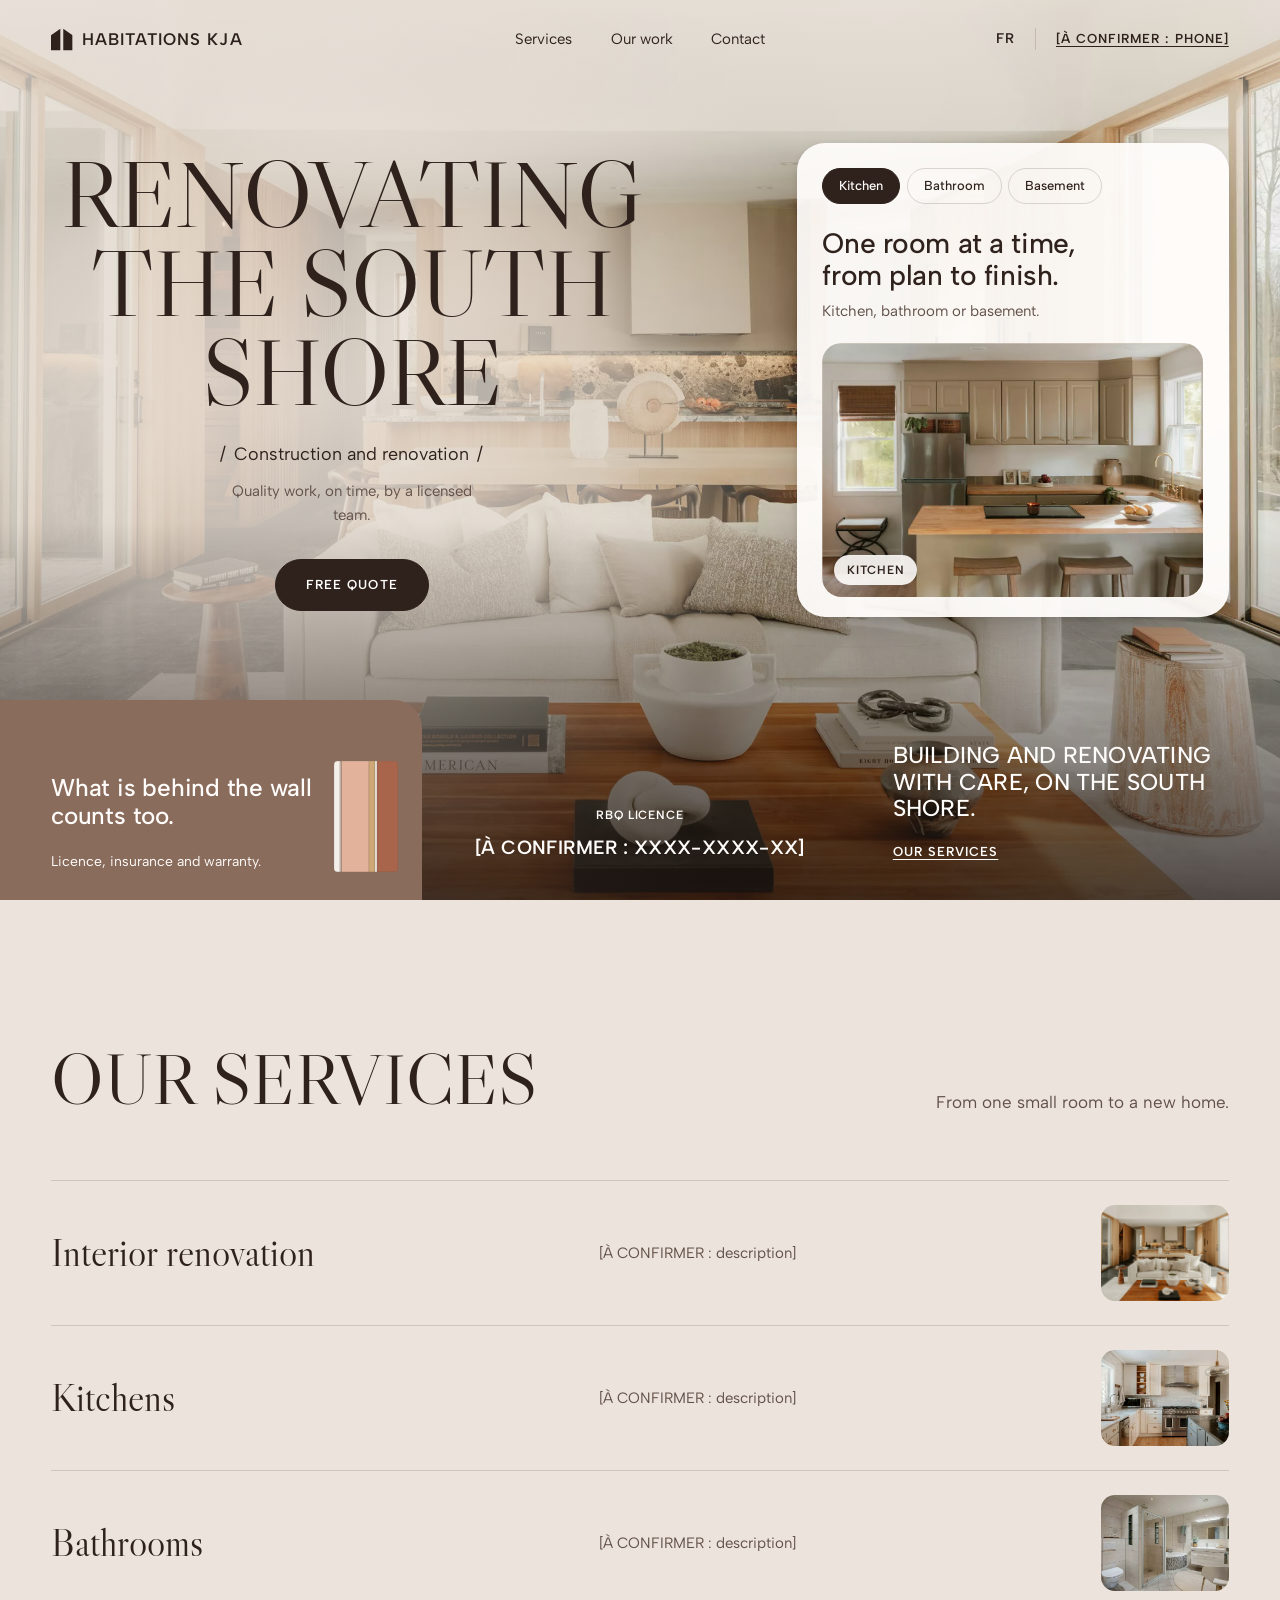
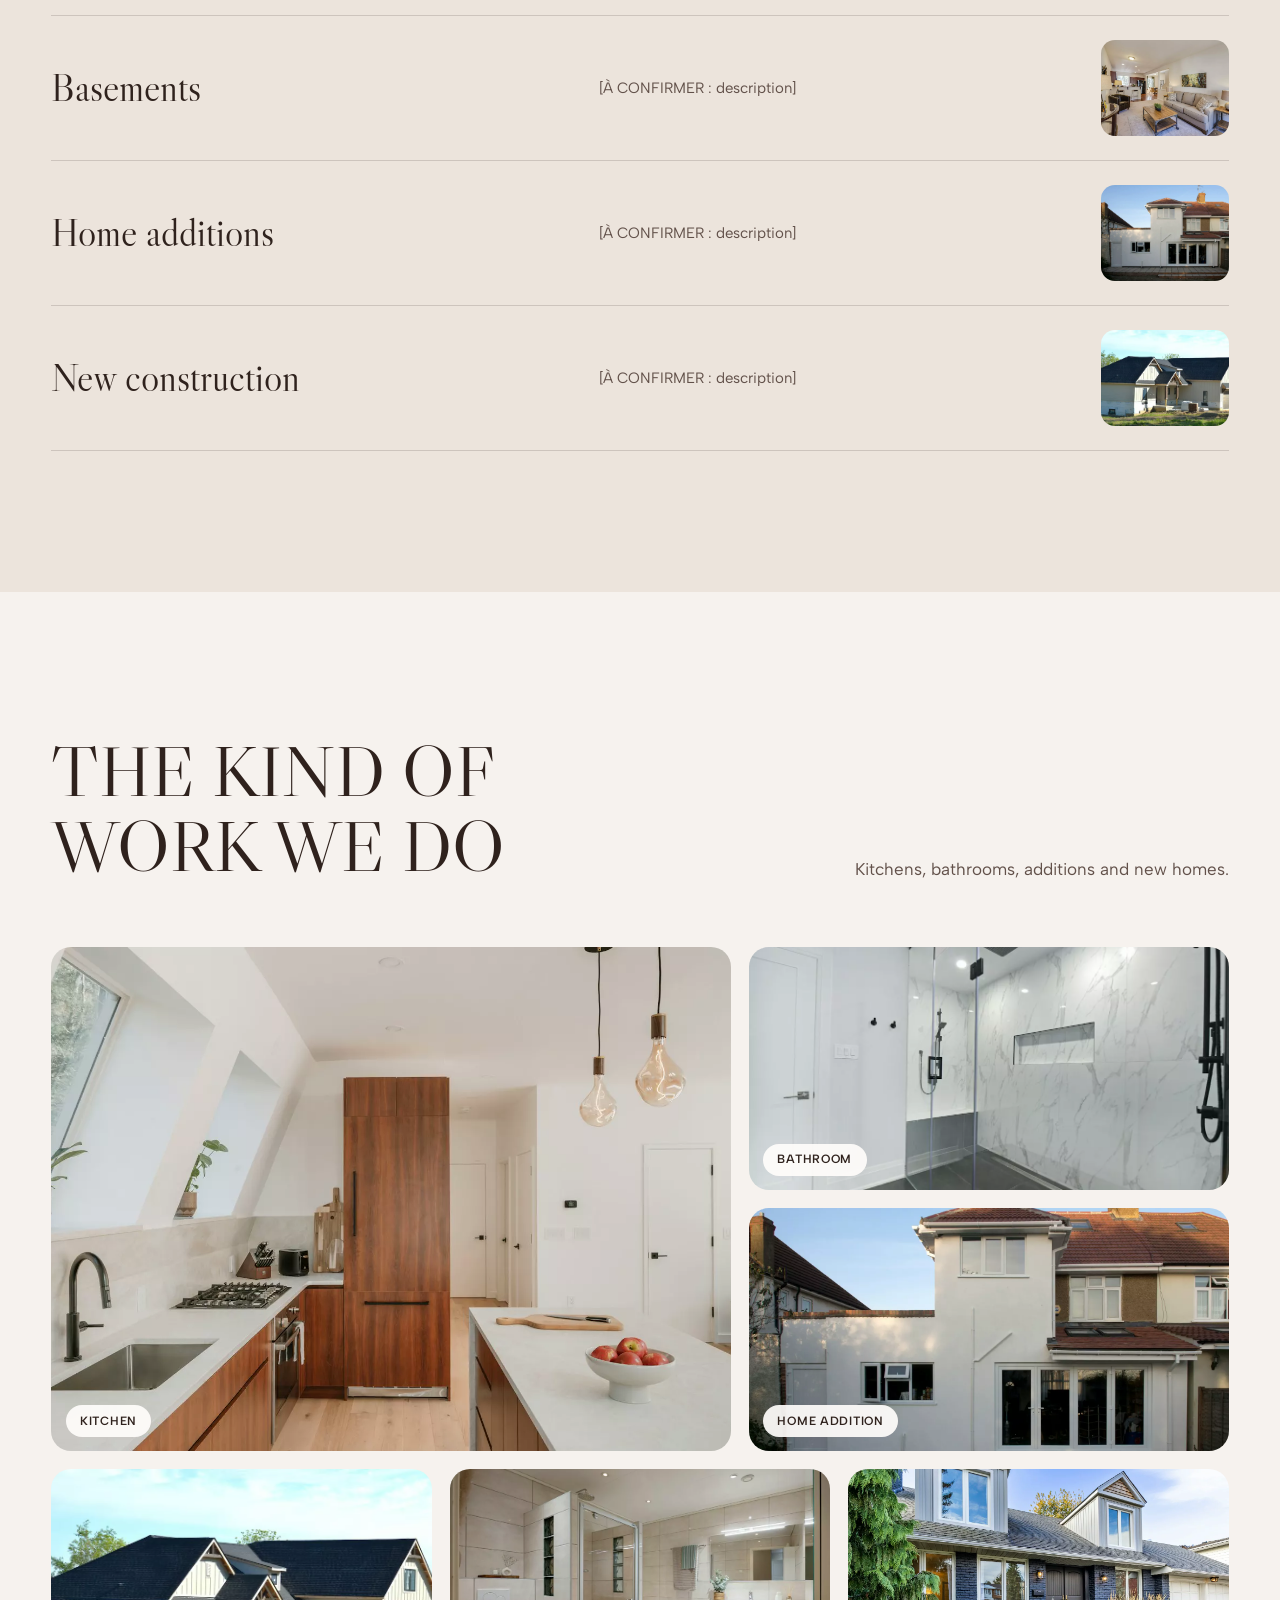
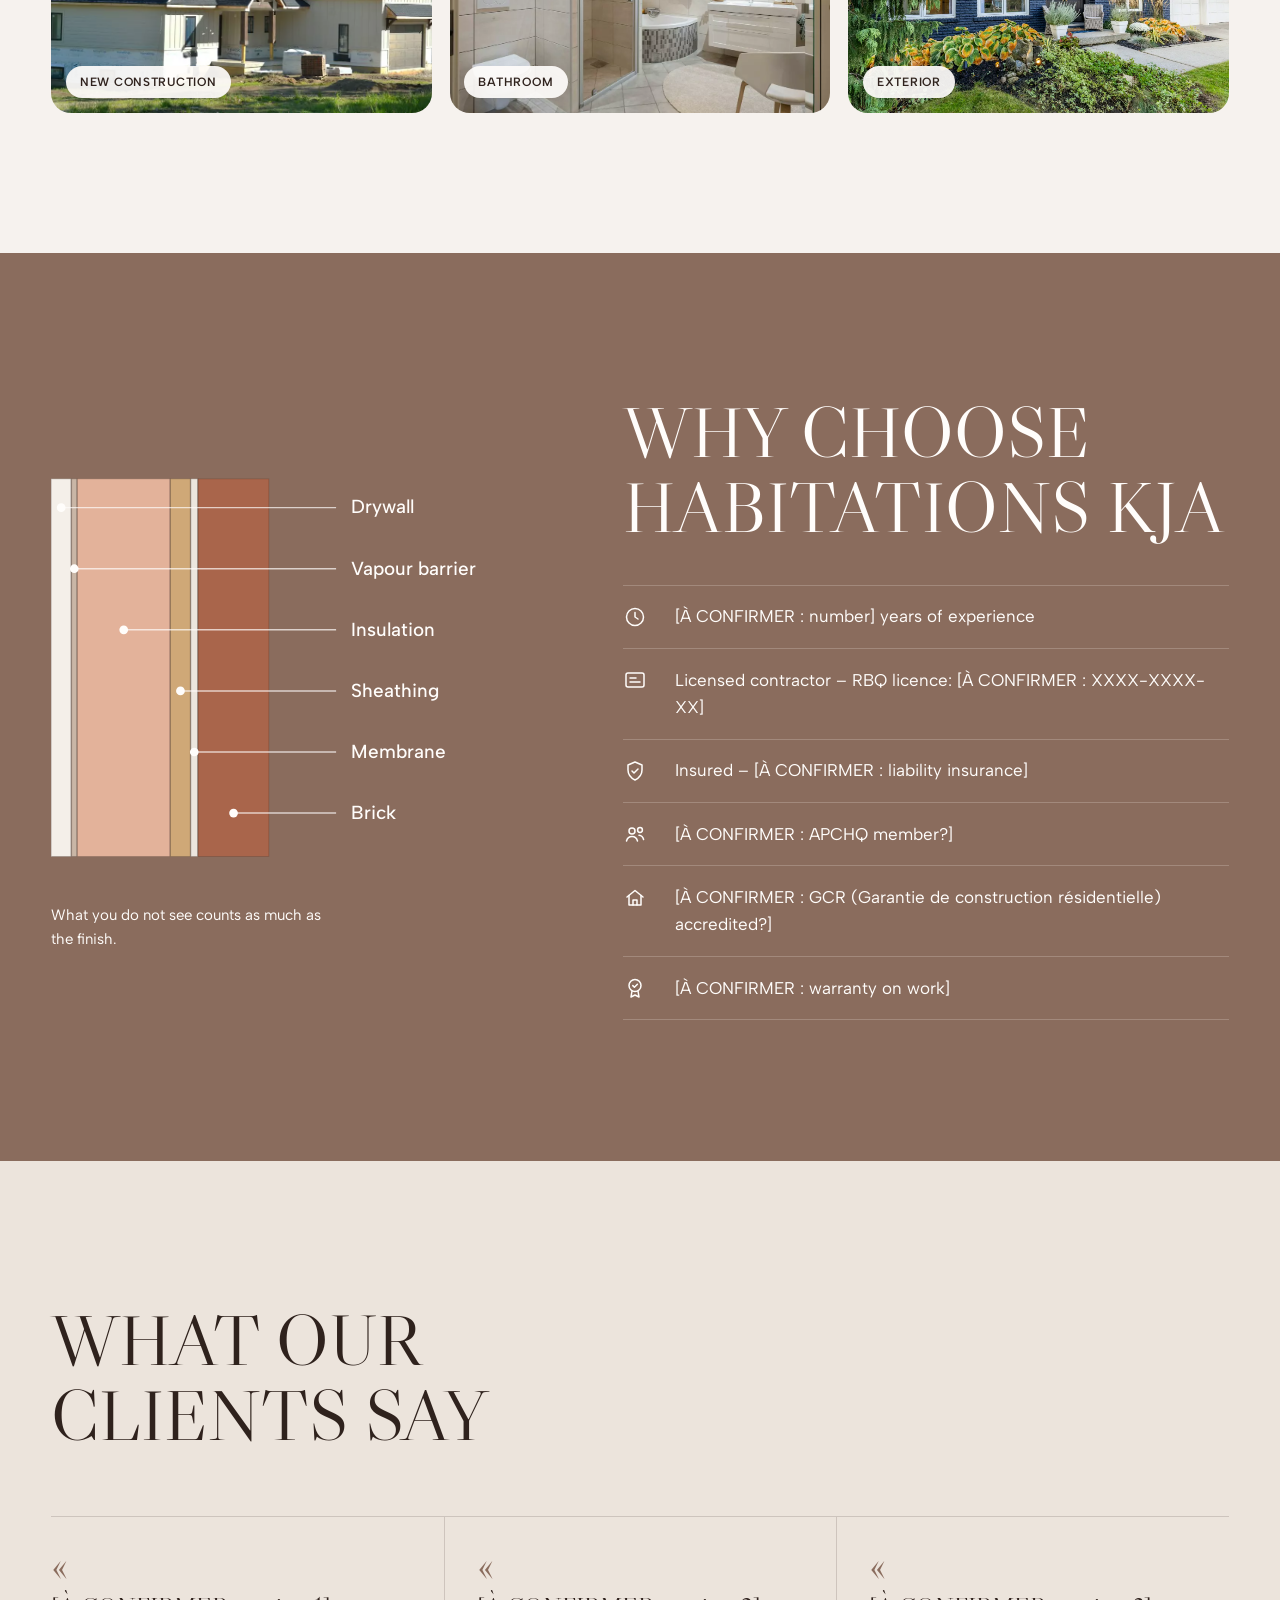
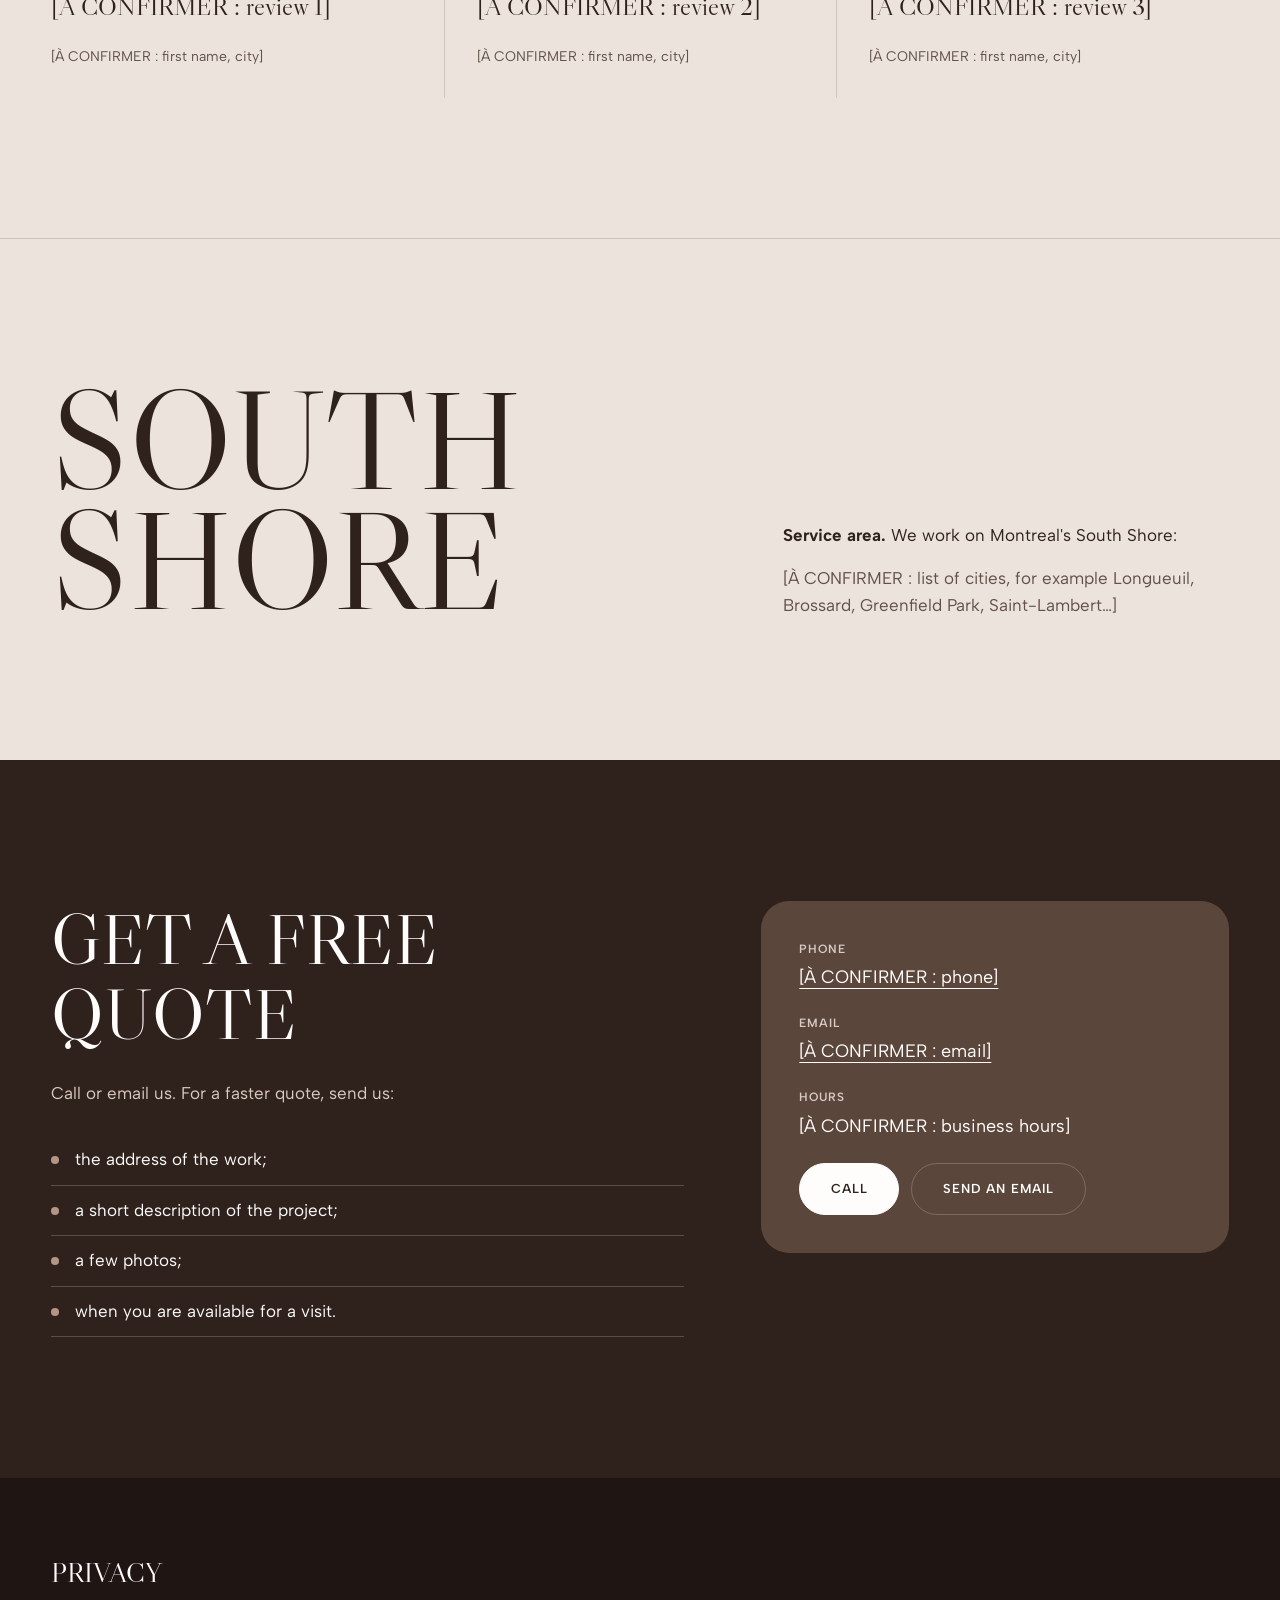
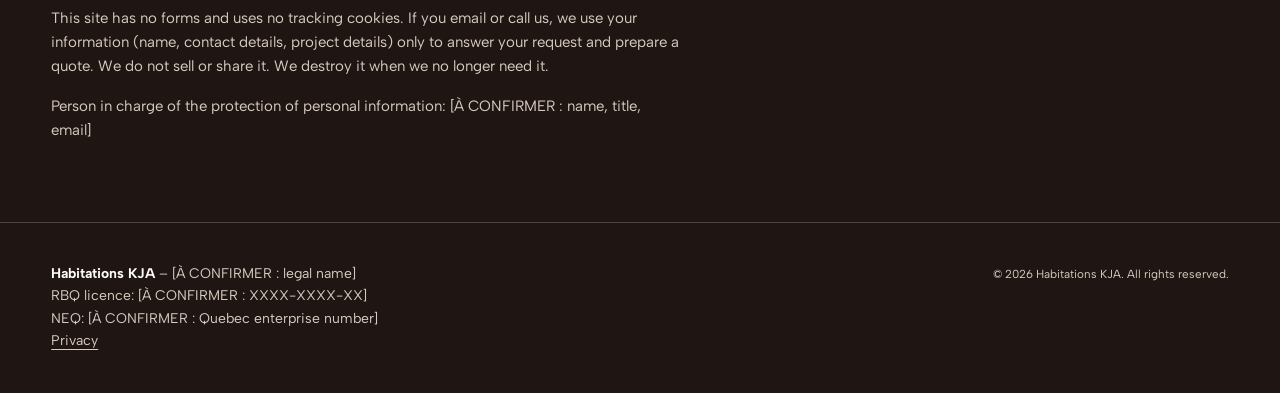
==== commit 7b38a1f3: "Rebrand from Dave & co to Habitations KJA Rename the company on both site pages, the questionnaire (" ====
--- a/en/index.html
+++ b/en/index.html
@@ -3,14 +3,14 @@
 <head>
   <meta charset="utf-8">
   <meta name="viewport" content="width=device-width, initial-scale=1">
-  <title>Dave &amp; co – Construction and renovation on the South Shore</title>
+  <title>Habitations KJA – Construction and renovation on the South Shore</title>
   <meta name="theme-color" content="#2f221d">
-  <meta name="description" content="Dave &amp; co, construction and renovation contractor on Montreal's South Shore. RBQ licensed. Free quote.">
+  <meta name="description" content="Habitations KJA, construction and renovation contractor on Montreal's South Shore. RBQ licensed. Free quote.">
 
   <meta property="og:type" content="website">
   <meta property="og:locale" content="en_CA">
   <meta property="og:locale:alternate" content="fr_CA">
-  <meta property="og:title" content="Dave &amp; co – Construction and renovation">
+  <meta property="og:title" content="Habitations KJA – Construction and renovation">
   <meta property="og:description" content="Construction and renovation contractor on Montreal's South Shore. Free quote.">
   <meta property="og:url" content="[À CONFIRMER : website address]">
   <meta property="og:image" content="[À CONFIRMER : share image]">
@@ -28,7 +28,7 @@
   {
     "@context": "https://schema.org",
     "@type": "GeneralContractor",
-    "name": "Dave & co",
+    "name": "Habitations KJA",
     "description": "Residential construction and renovation on Montreal's South Shore.",
     "telephone": "[À CONFIRMER : phone]",
     "email": "[À CONFIRMER : email]",
@@ -74,7 +74,7 @@
     <!-- À CONFIRMER : temporary photo (Unsplash), replace with a real project. Sources: img/SOURCES.md -->
 
     <nav class="site-nav wrap" aria-label="Main menu">
-      <a class="brand" href="#"><svg viewBox="0 0 22 24" aria-hidden="true"><use href="#logo"/></svg>Dave &amp; co</a>
+      <a class="brand" href="#"><svg viewBox="0 0 22 24" aria-hidden="true"><use href="#logo"/></svg>Habitations KJA</a>
       <ul>
         <li><a href="#services">Services</a></li>
         <li><a href="#projects">Our work</a></li>
@@ -152,7 +152,7 @@
           <h2>Our services</h2>
           <p>From one small room to a new home.</p>
         </div>
-        <!-- À CONFIRMER : service list with Dave -->
+        <!-- À CONFIRMER : service list with the owner -->
         <ul class="services">
           <li>
             <h3>Interior renovation</h3>
@@ -194,7 +194,7 @@
           <h2>The kind of work we do</h2>
           <p>Kitchens, bathrooms, additions and new homes.</p>
         </div>
-        <!-- À CONFIRMER : temporary photos (Unsplash), replace with Dave's real projects. Sources: img/SOURCES.md -->
+        <!-- À CONFIRMER : temporary photos (Unsplash), replace with the company's real projects. Sources: img/SOURCES.md -->
         <ul class="mosaic">
           <li><figure>
             <img src="../img/projet-cuisine-bois.webp" width="1400" height="933" alt="Wood kitchen with a large island" loading="lazy">
@@ -239,7 +239,7 @@
           <figcaption>What you do not see counts as much as the finish.</figcaption>
         </figure>
         <div>
-          <h2 class="big-title">Why choose Dave &amp; co</h2>
+          <h2 class="big-title">Why choose Habitations KJA</h2>
           <ul class="proofs">
             <li>
               <svg viewBox="0 0 24 24" aria-hidden="true"><circle cx="12" cy="12" r="8.5"/><path d="M12 7.5V12l3 2"/></svg>
@@ -354,12 +354,12 @@
   <footer class="site-footer">
     <div class="wrap">
       <p>
-        <strong>Dave &amp; co</strong> – [À CONFIRMER : legal name]<br>
+        <strong>Habitations KJA</strong> – [À CONFIRMER : legal name]<br>
         RBQ licence: [À CONFIRMER : XXXX-XXXX-XX]<br>
         NEQ: [À CONFIRMER : Quebec enterprise number]<br>
         <a href="#privacy">Privacy</a>
       </p>
-      <p><small>© 2026 Dave &amp; co. All rights reserved.</small></p>
+      <p><small>© 2026 Habitations KJA. All rights reserved.</small></p>
     </div>
   </footer>
 
--- a/styles.css
+++ b/styles.css
@@ -1,4 +1,4 @@
-/* Dave & co — home page styles. */
+/* Habitations KJA — home page styles. */
 
 @font-face {
   font-family: "Libre Caslon Display";
@@ -309,7 +309,7 @@
 }
 
 .hero-title h1 {
-  font-size: clamp(3.4rem, 7.4vw, 6rem);
+  font-size: min(clamp(3.4rem, 7.4vw, 6rem), 14vw);
   line-height: 0.94;
   letter-spacing: -0.01em;
   text-transform: uppercase;
@@ -1080,6 +1080,21 @@
 }
 
 @media (max-width: 560px) {
+  .brand {
+    gap: 0.4rem;
+    font-size: 0.875rem;
+    letter-spacing: 0.03em;
+    white-space: nowrap;
+  }
+
+  .site-nav {
+    column-gap: 0.75rem;
+  }
+
+  .nav-end {
+    gap: 0.9rem;
+  }
+
   .nav-end .phone {
     display: none;
   }
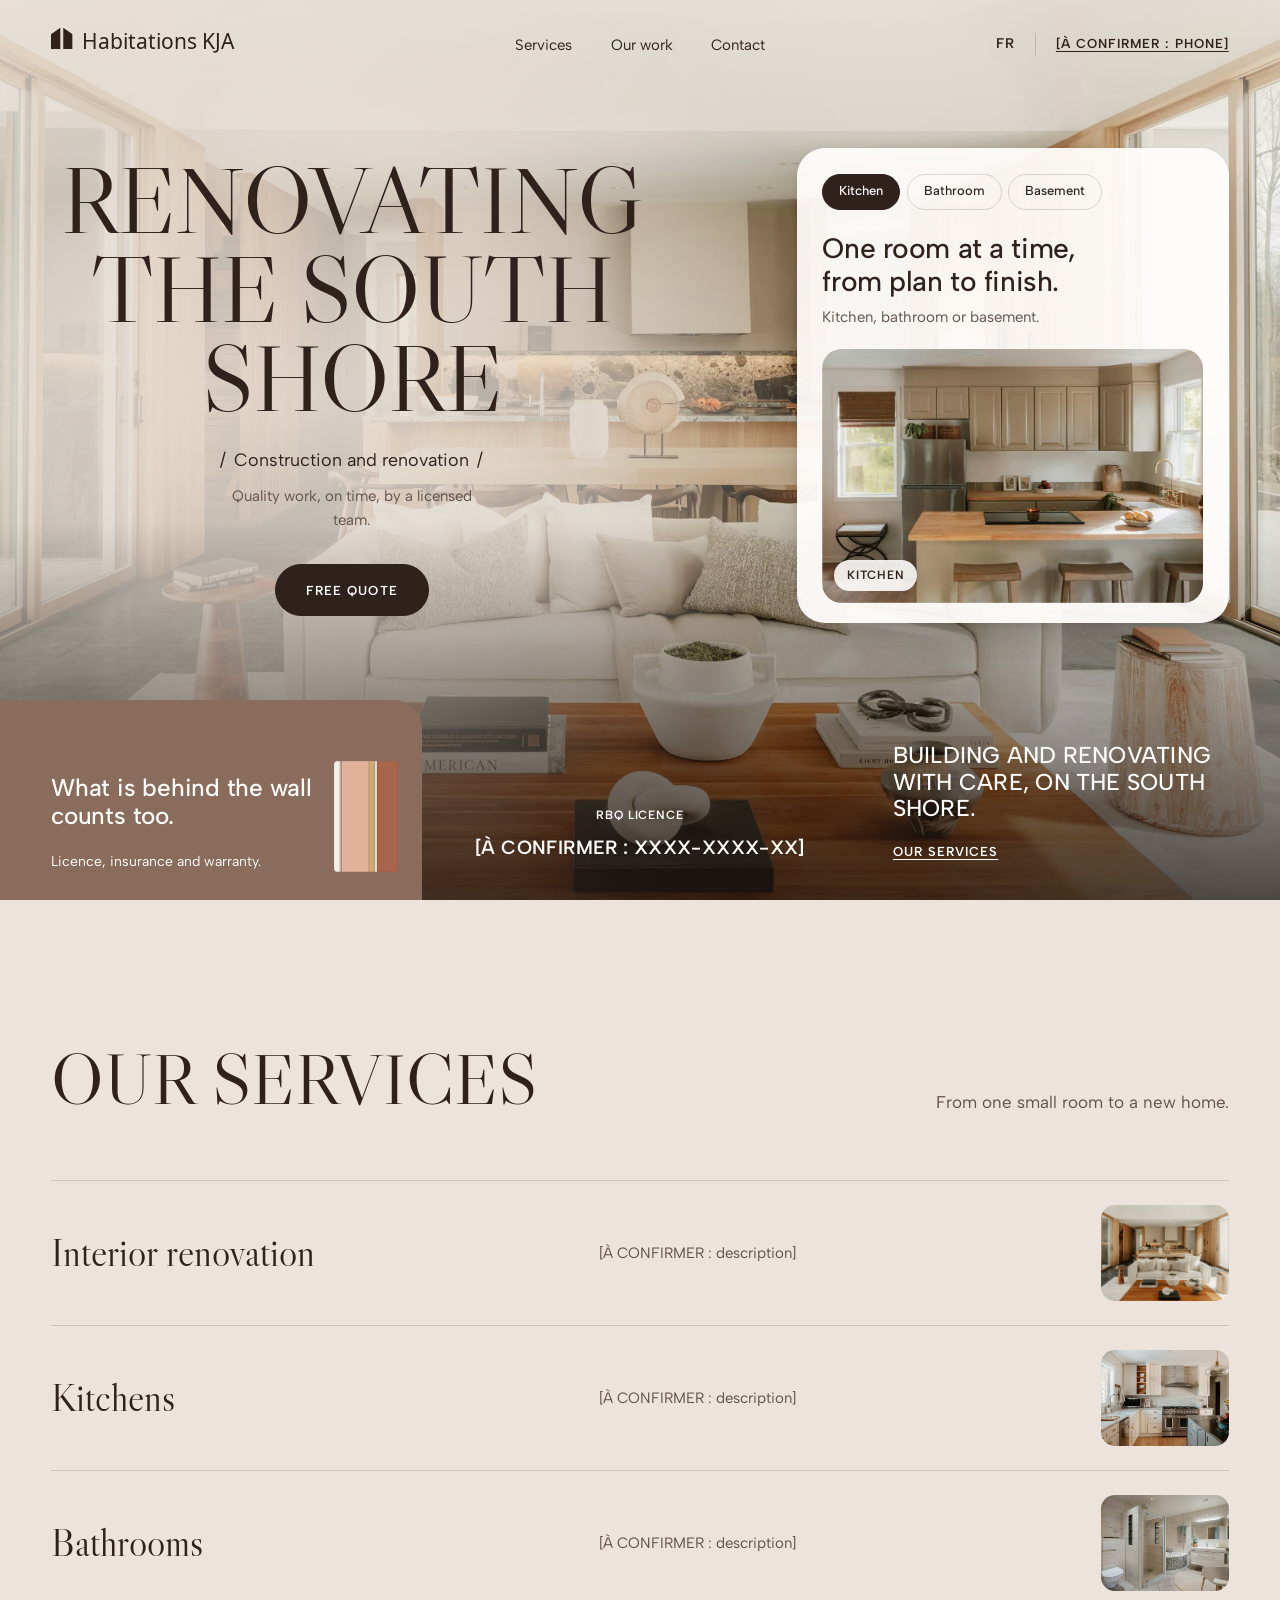
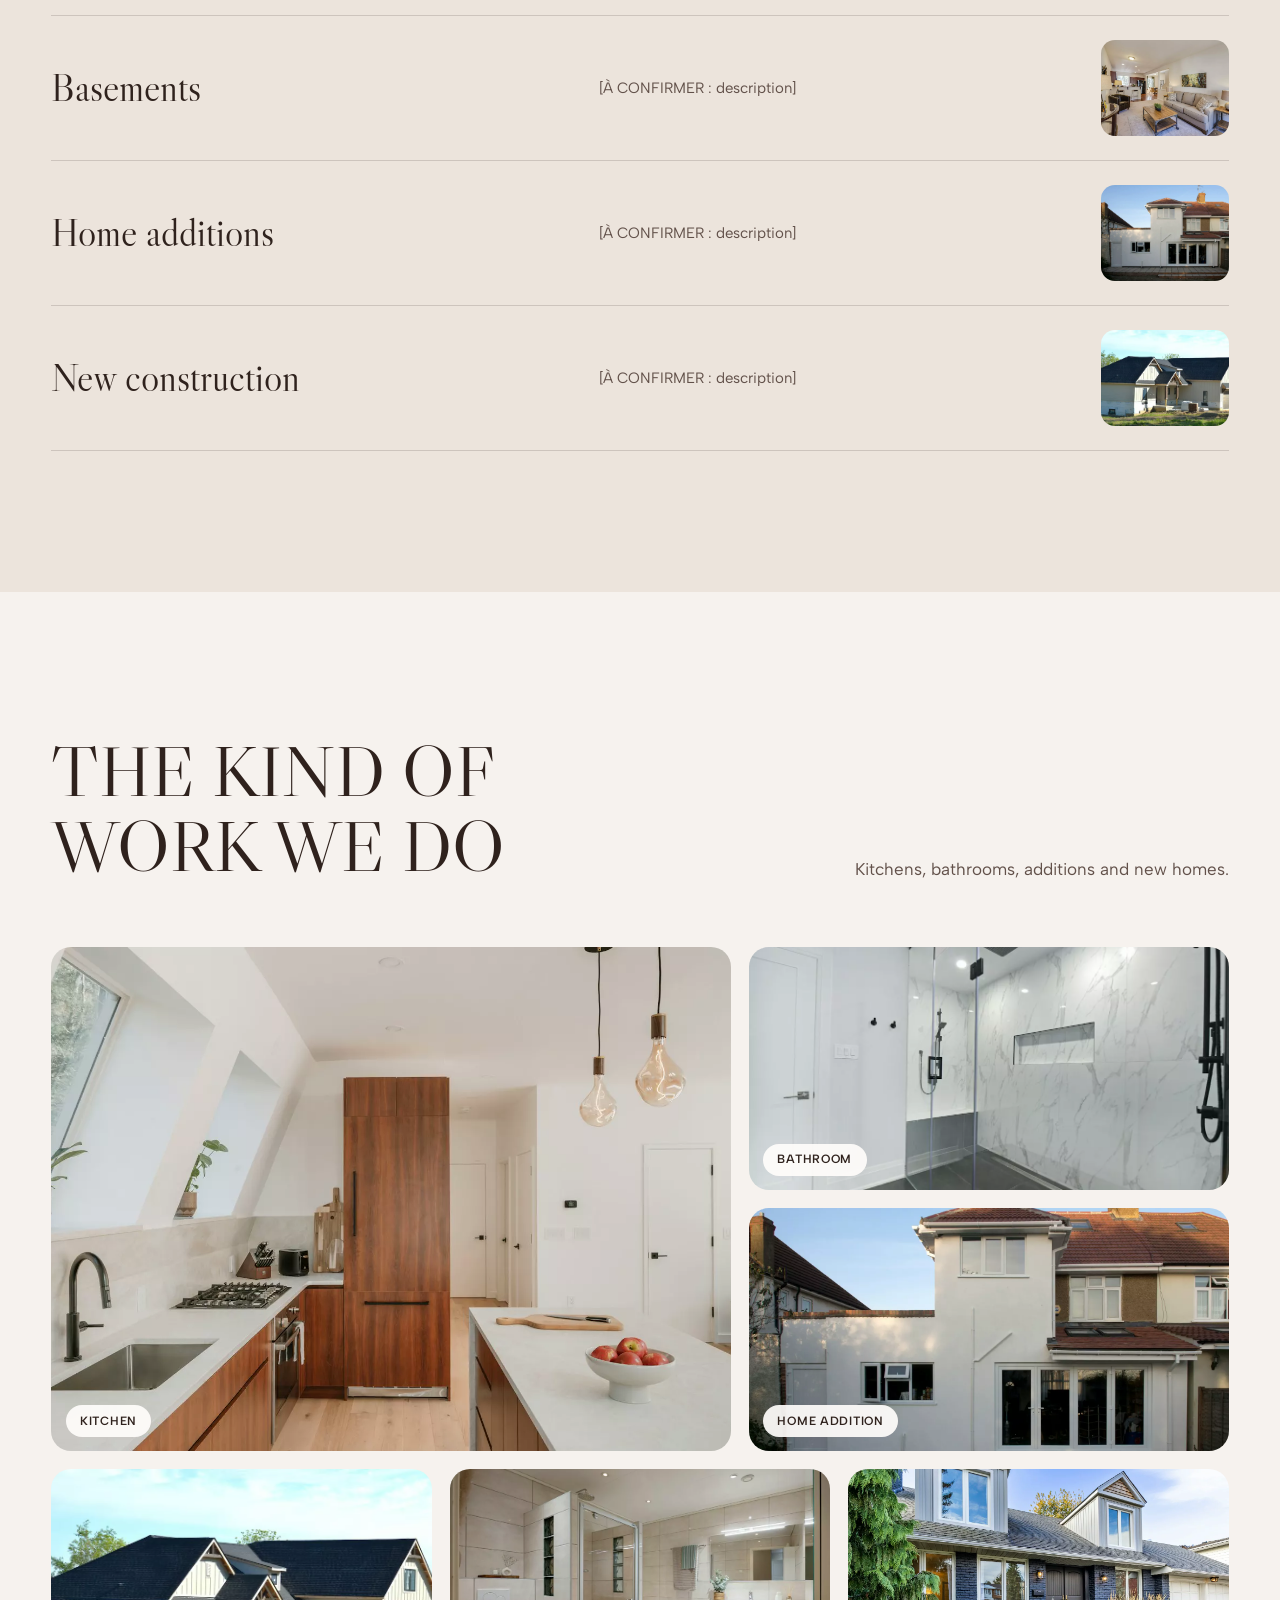
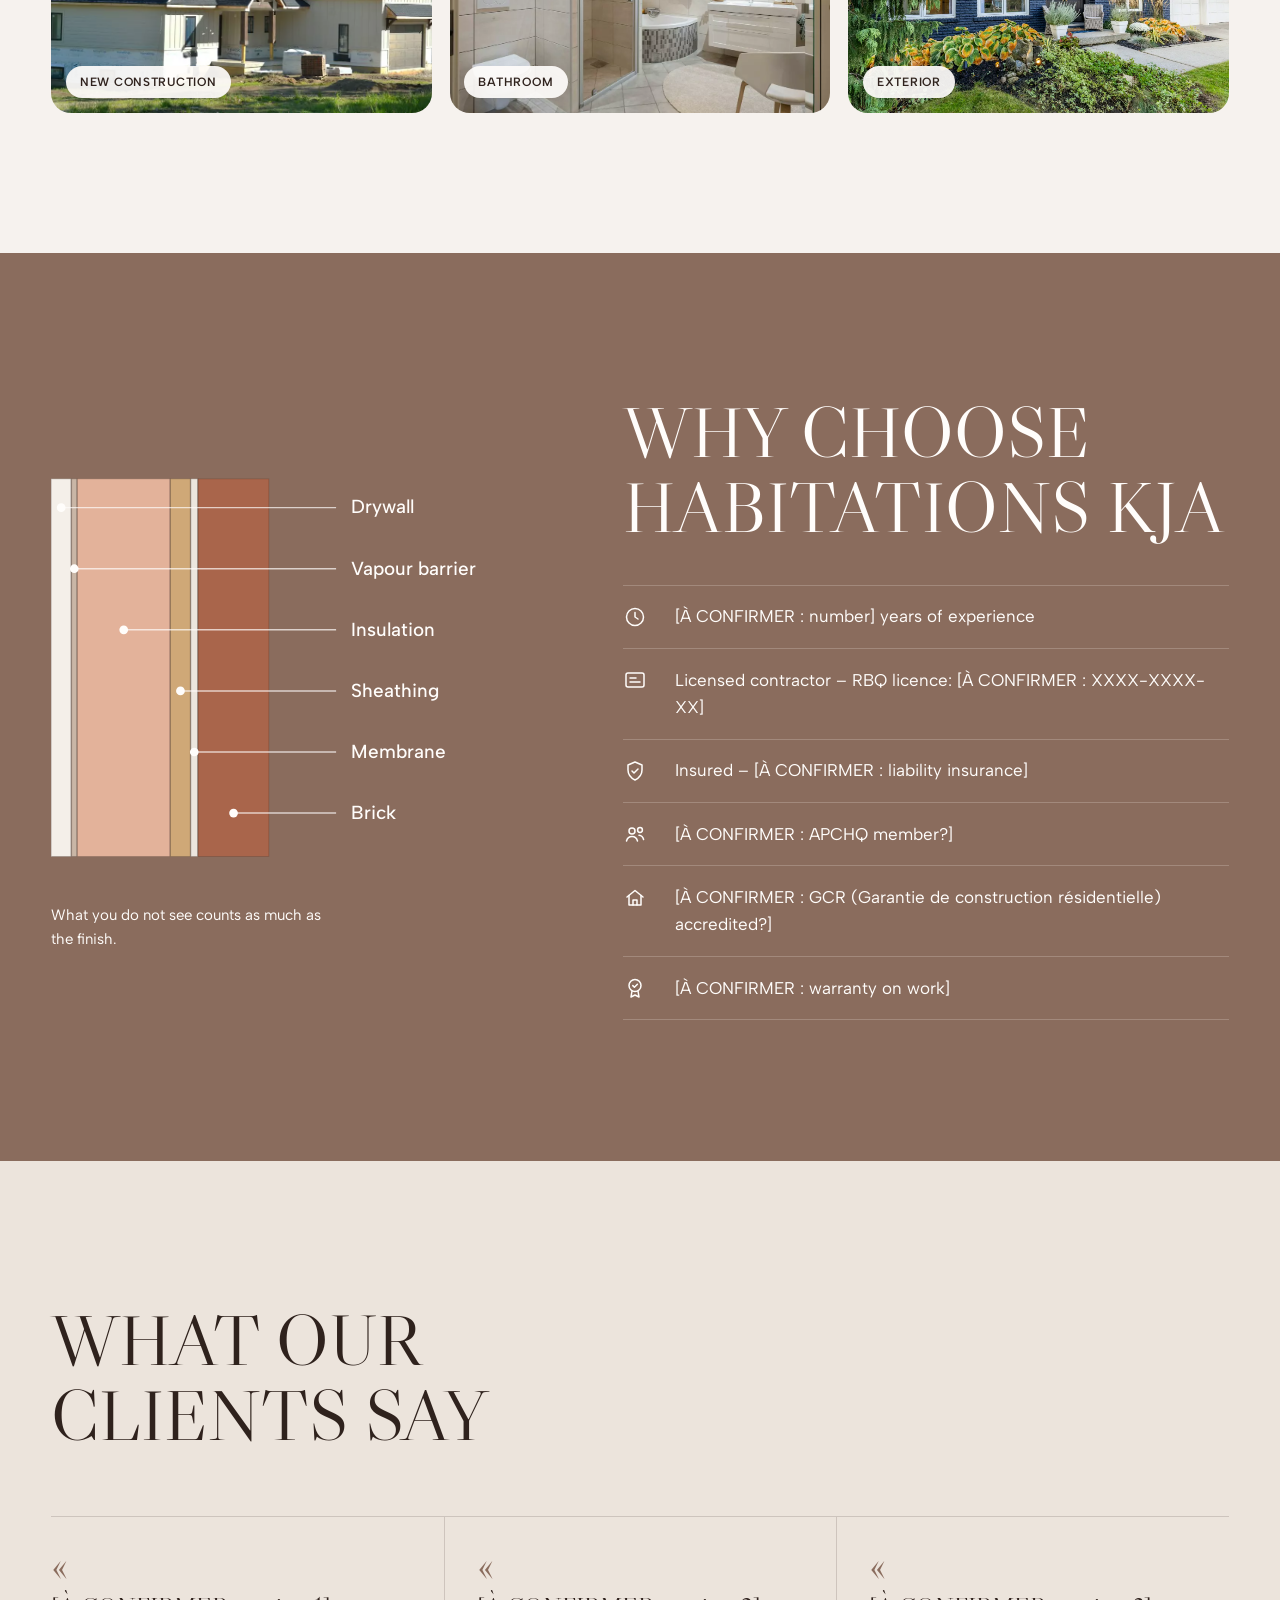
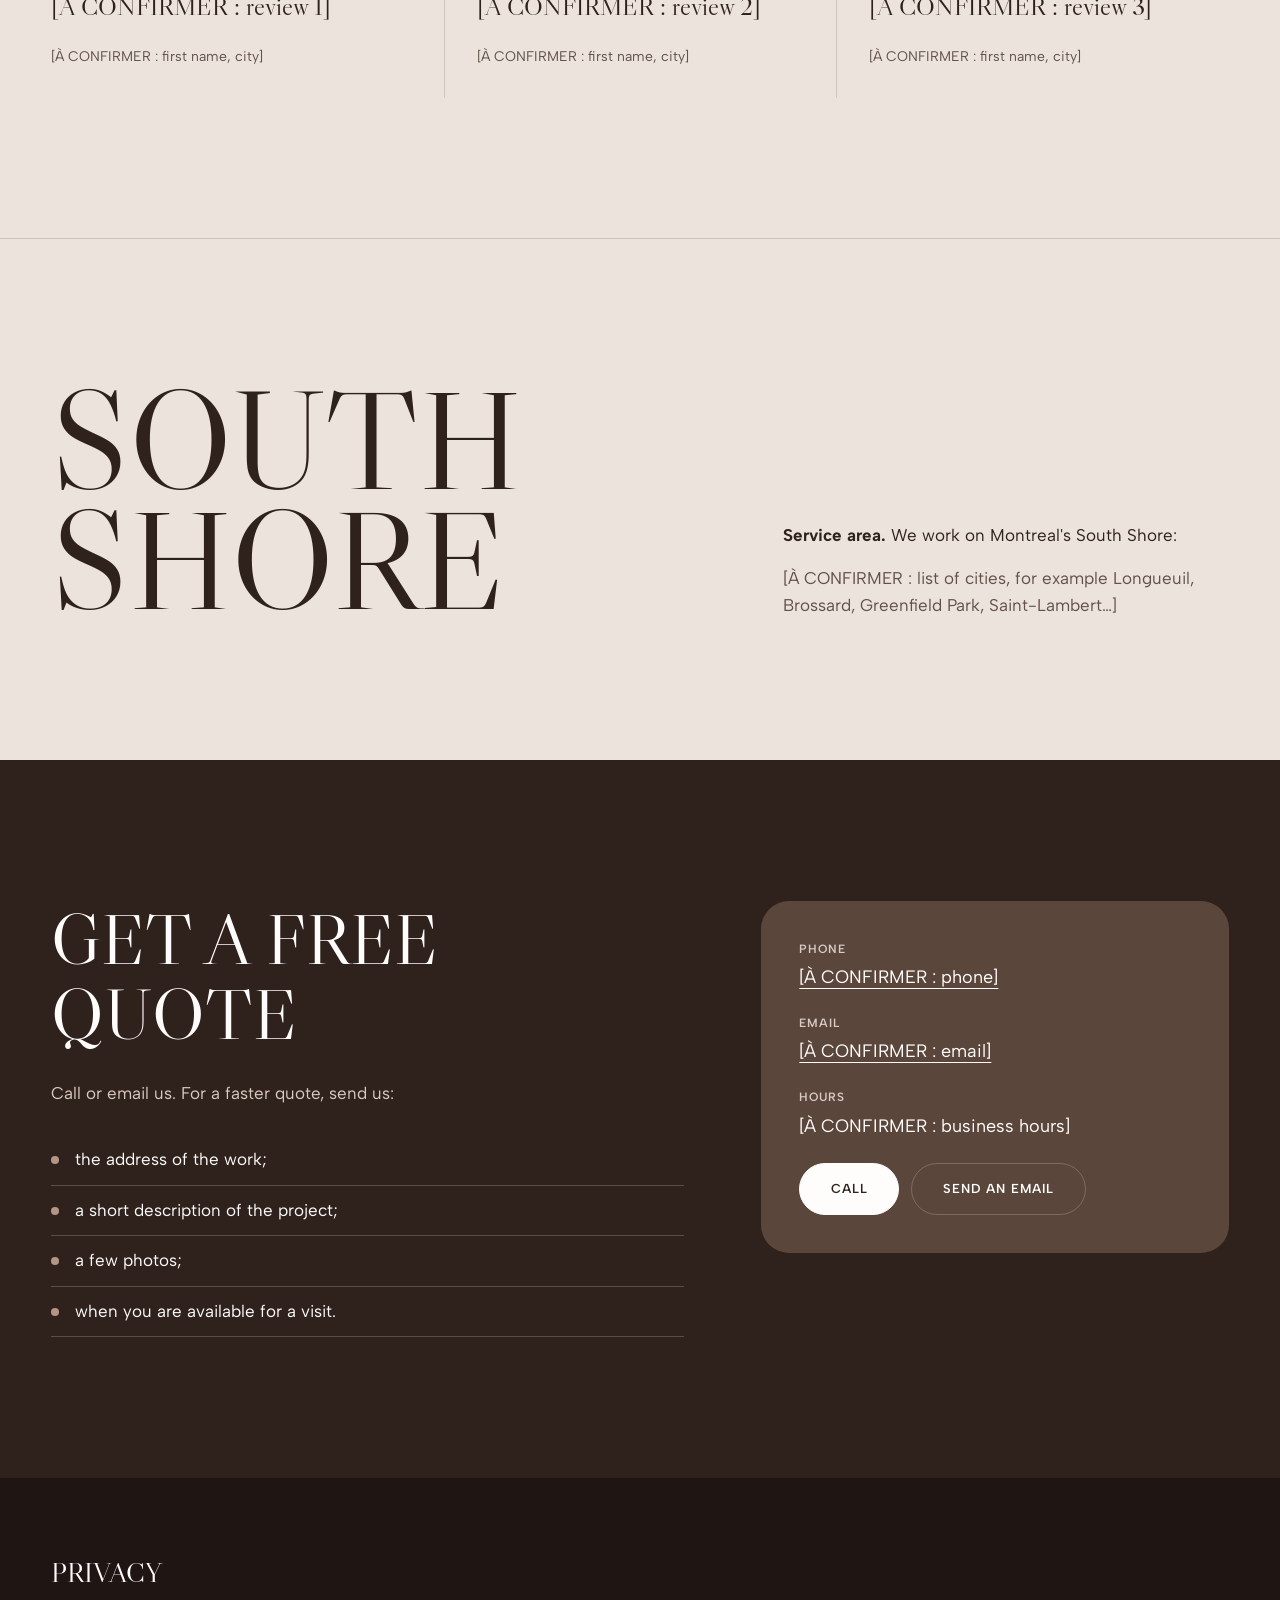
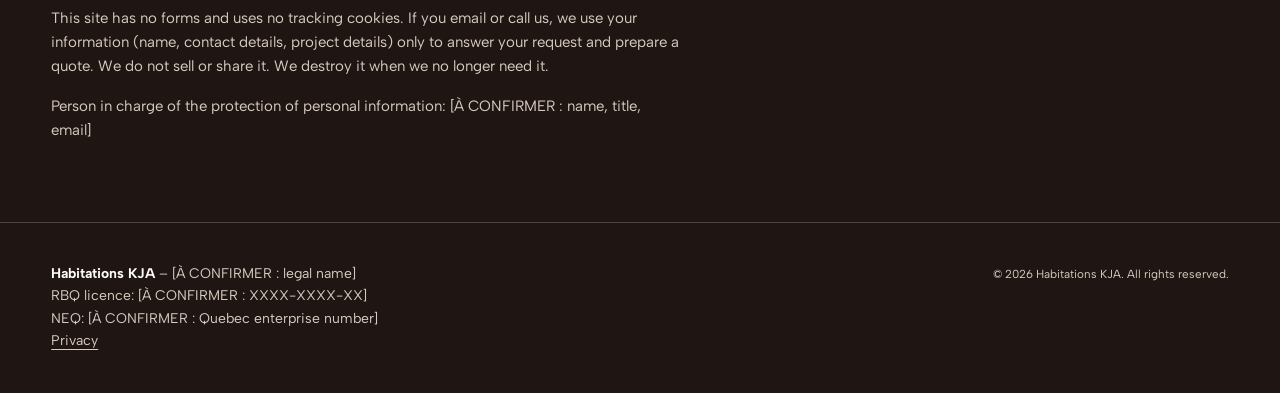
==== commit daae4fe9: "Logo: set the wordmark in Noto Sans Mandaic The owner chose this font for the logo. Self-host its La" ====
--- a/en/index.html
+++ b/en/index.html
@@ -21,6 +21,7 @@
 
   <link rel="icon" href="data:image/svg+xml,%3Csvg xmlns='http://www.w3.org/2000/svg' viewBox='0 0 32 32'%3E%3Crect width='32' height='32' rx='8' fill='%232f221d'/%3E%3Cpath d='M6 14l8.5-6V25H6z M17.5 8l8.5 6v11h-8.5z' fill='%23ece4dc'/%3E%3C/svg%3E">
   <link rel="preload" href="../fonts/libre-caslon-display.woff2" as="font" type="font/woff2" crossorigin>
+  <link rel="preload" href="../fonts/noto-sans-mandaic.woff2" as="font" type="font/woff2" crossorigin>
   <link rel="preload" href="../img/hero-salon.webp" as="image">
   <link rel="stylesheet" href="../styles.css">
 
--- a/styles.css
+++ b/styles.css
@@ -3,6 +3,13 @@
 @font-face {
   font-family: "Libre Caslon Display";
   src: url("fonts/libre-caslon-display.woff2") format("woff2");
+  font-weight: 400;
+  font-display: swap;
+}
+
+@font-face {
+  font-family: "Noto Sans Mandaic";
+  src: url("fonts/noto-sans-mandaic.woff2") format("woff2");
   font-weight: 400;
   font-display: swap;
 }
@@ -200,12 +207,12 @@
 
 .brand {
   display: inline-flex;
-  align-items: center;
+  align-items: baseline;
   gap: 0.6rem;
-  font-weight: 600;
-  font-size: 1.05rem;
-  letter-spacing: 0.06em;
-  text-transform: uppercase;
+  font-family: "Noto Sans Mandaic", var(--text);
+  font-weight: 400;
+  font-size: 1.3rem;
+  letter-spacing: 0;
   text-decoration: none;
 }
 
@@ -1081,9 +1088,8 @@
 
 @media (max-width: 560px) {
   .brand {
-    gap: 0.4rem;
-    font-size: 0.875rem;
-    letter-spacing: 0.03em;
+    gap: 0.45rem;
+    font-size: 1.1rem;
     white-space: nowrap;
   }
 
